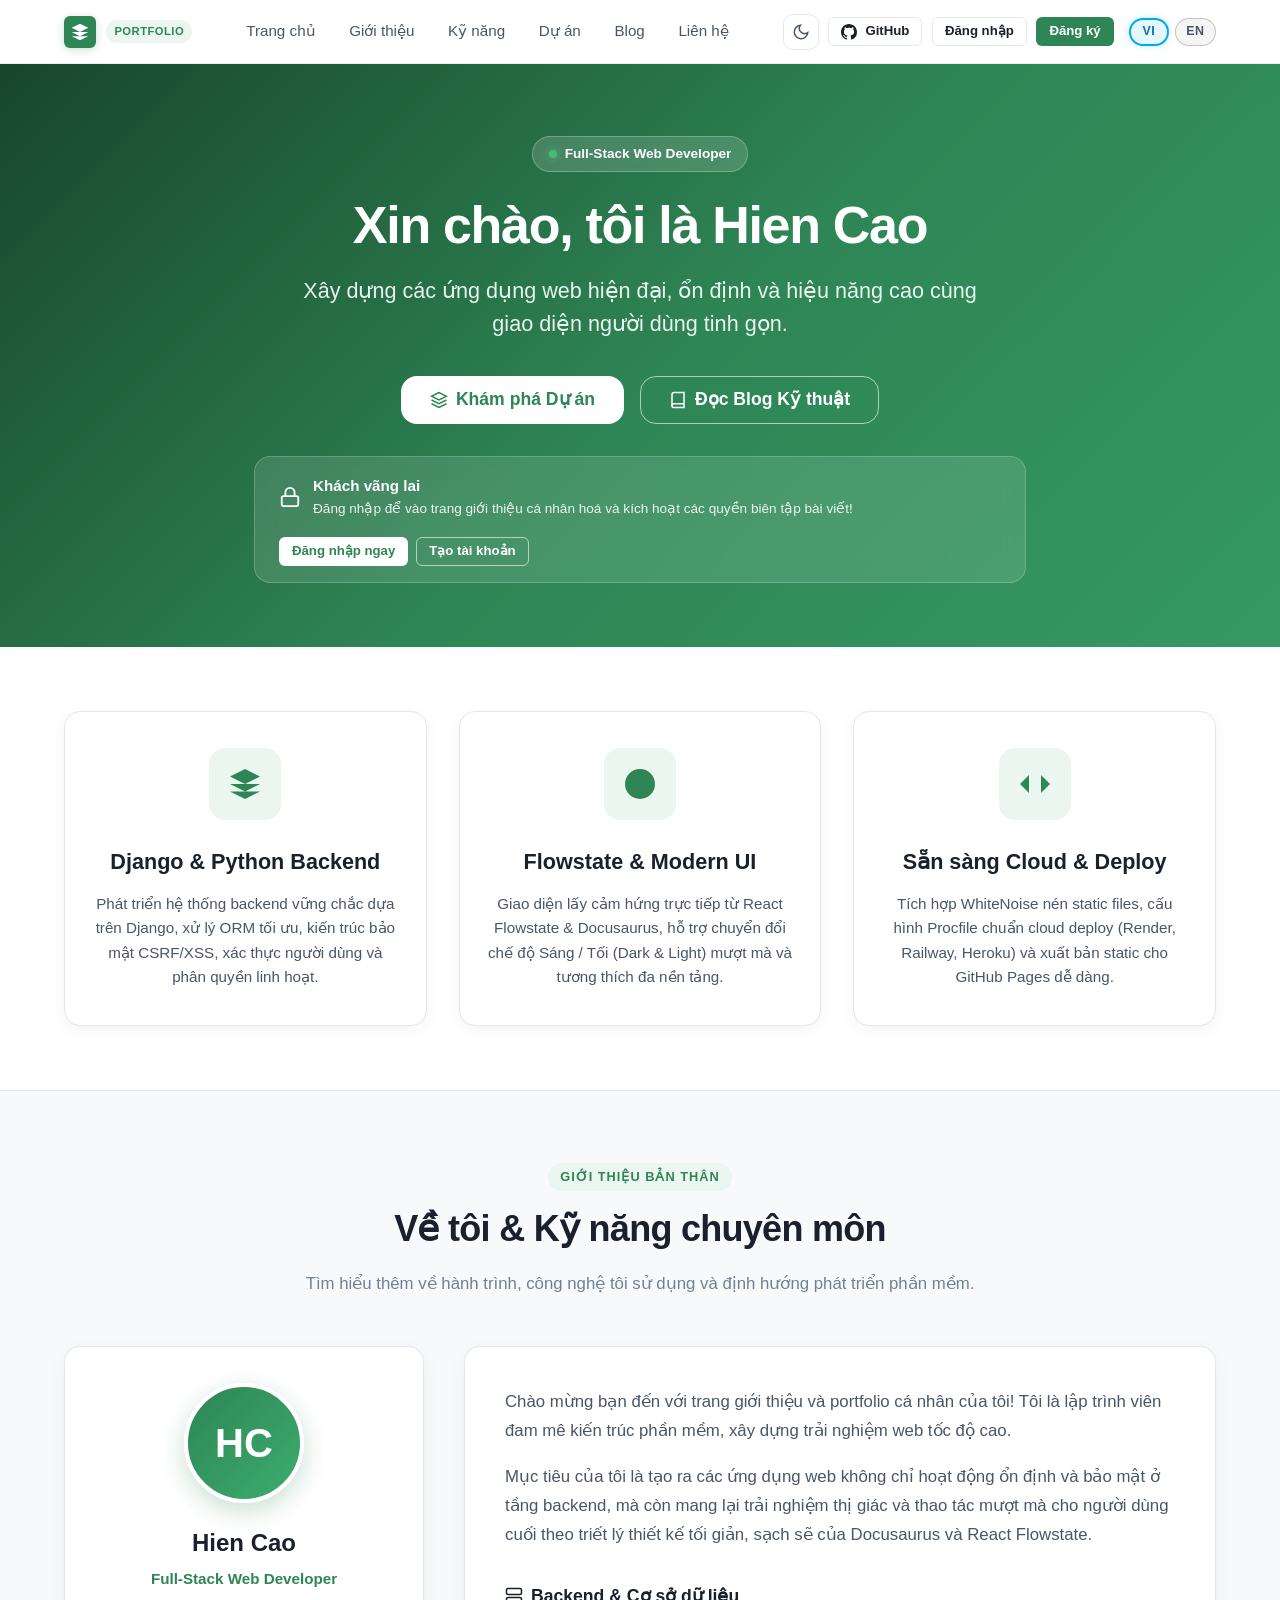
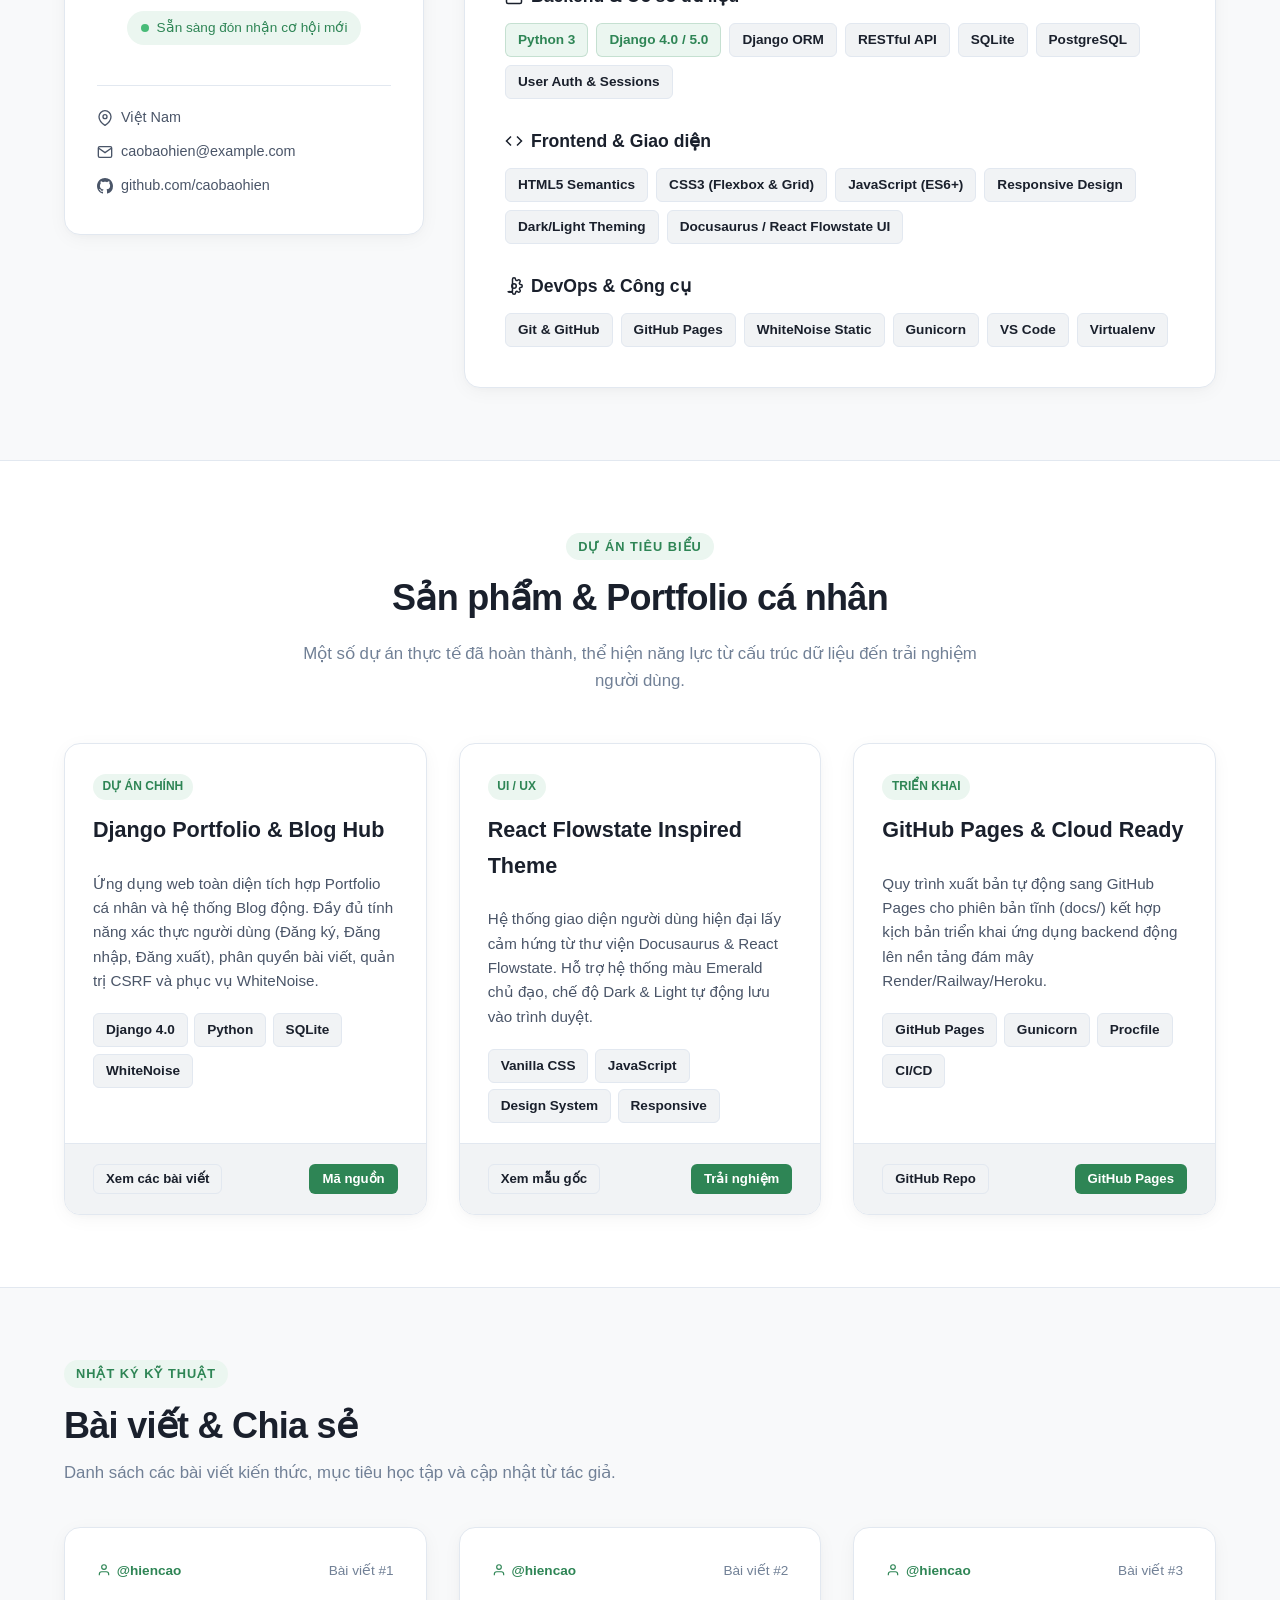
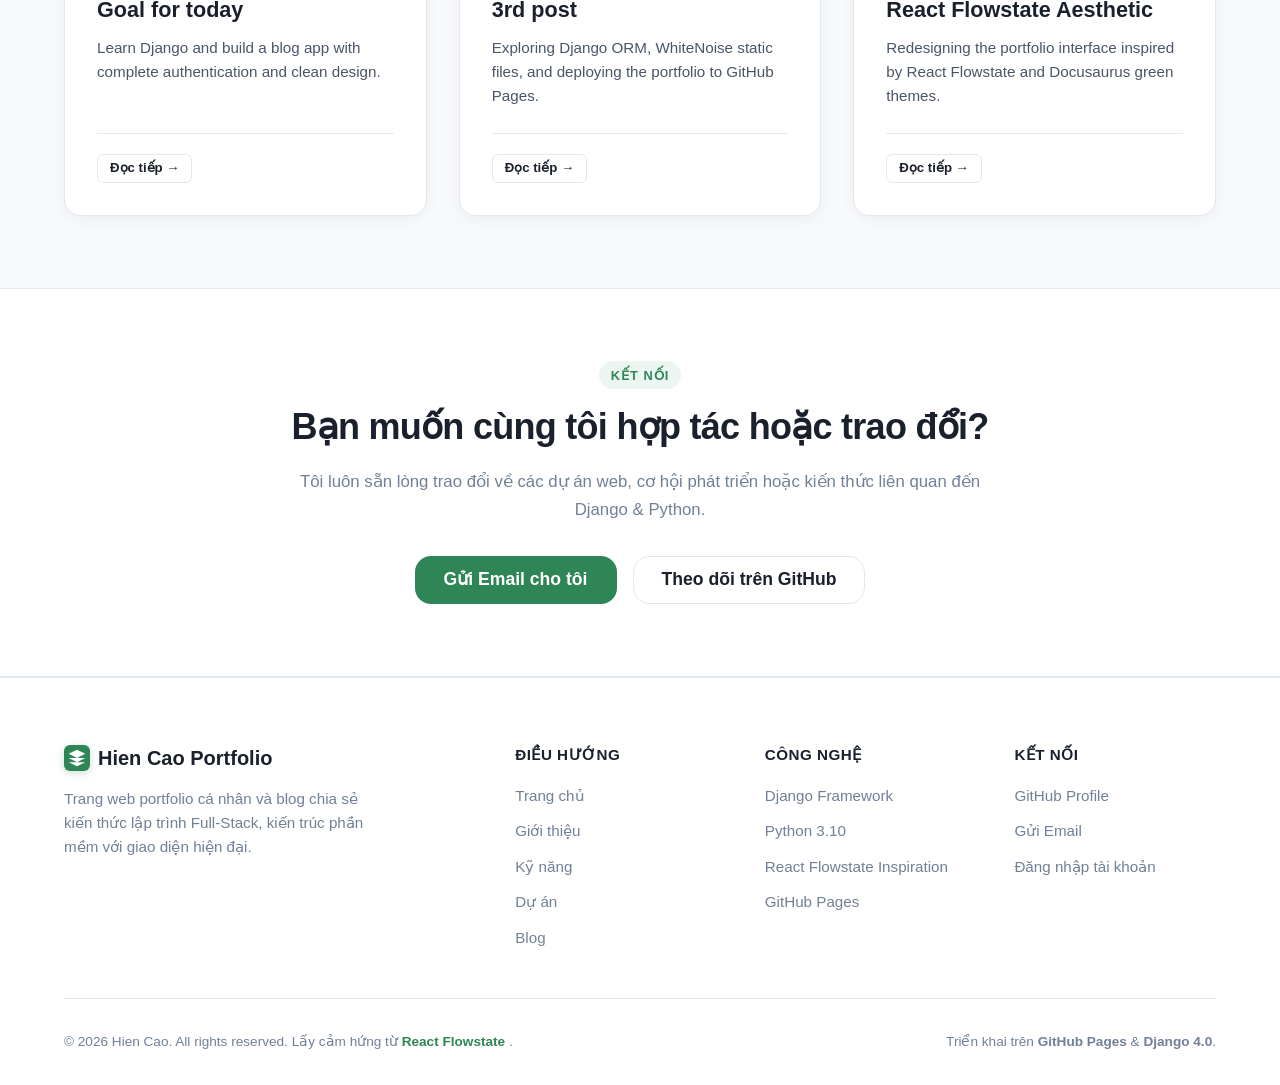
==== docs/index.html @ e3c7c4e2 "chore: blog app" ====
<!DOCTYPE html>
<html lang="vi" data-theme="light">
<head>
  <meta charset="UTF-8">
  <meta name="viewport" content="width=device-width, initial-scale=1.0">
  <title>Hien Cao | Portfolio & Tech Blog (GitHub Pages)</title>
  <meta name="description" content="Portfolio cá nhân và blog kỹ thuật của Hien Cao - Full-Stack Developer chuyên sâu về Python & Django, lấy cảm hứng từ React Flowstate & Docusaurus.">

  <!-- Google Fonts -->
  <link rel="preconnect" href="https://fonts.googleapis.com">
  <link rel="preconnect" href="https://fonts.gstatic.com" crossorigin>
  <link href="https://fonts.googleapis.com/css2?family=Plus+Jakarta+Sans:wght@400;500;600;700;800&display=swap" rel="stylesheet">

  <!-- Stylesheet -->
  <link rel="stylesheet" href="css/base.css">

  <script>
    (function() {
      try {
        var savedTheme = localStorage.getItem('theme');
        if (savedTheme) {
          document.documentElement.setAttribute('data-theme', savedTheme);
        } else if (window.matchMedia && window.matchMedia('(prefers-color-scheme: dark)').matches) {
          document.documentElement.setAttribute('data-theme', 'dark');
        }
      } catch (e) {}
    })();
  </script>
</head>
<body>
  <div class="site-wrapper">
    <!-- Navbar -->
    <header class="navbar">
      <div class="container navbar__inner">
        <a class="navbar__brand" href="#">
          <div class="navbar__logo">
            <svg viewBox="0 0 24 24">
              <path d="M12 2L2 7l10 5 10-5-10-5zM2 17l10 5 10-5M2 12l10 5 10-5"></path>
            </svg>
          </div>
          <span id="brandNameText" class="navbar__brand-text" style="display: none;">Hien Cao</span>
          <span class="navbar__badge">Portfolio</span>
        </a>

        <ul class="navbar__menu">
          <li><a class="navbar__link" href="#"><span data-i18n="nav.home">Trang chủ</span></a></li>
          <li><a class="navbar__link" href="#about"><span data-i18n="nav.about">Giới thiệu</span></a></li>
          <li><a class="navbar__link" href="#features"><span data-i18n="nav.skills">Kỹ năng</span></a></li>
          <li><a class="navbar__link" href="#projects"><span data-i18n="nav.projects">Dự án</span></a></li>
          <li><a class="navbar__link" href="#blog"><span data-i18n="nav.blog">Blog</span></a></li>
          <li><a class="navbar__link" href="#contact" onclick="handleContactClick(event)"><span data-i18n="nav.contact">Liên hệ</span></a></li>
        </ul>

        <div class="navbar__actions">
          <!-- Theme Toggle -->
          <button class="theme-toggle-btn" id="themeToggleBtn" type="button" title="Chuyển chế độ Sáng / Tối" aria-label="Toggle Theme">
            <svg id="themeIconSun" viewBox="0 0 24 24" fill="none" stroke="currentColor" stroke-width="2" style="display: none;">
              <circle cx="12" cy="12" r="5"></circle>
              <line x1="12" y1="1" x2="12" y2="3"></line>
              <line x1="12" y1="21" x2="12" y2="23"></line>
              <line x1="4.22" y1="4.22" x2="5.64" y2="5.64"></line>
              <line x1="18.36" y1="18.36" x2="19.78" y2="19.78"></line>
              <line x1="1" y1="12" x2="3" y2="12"></line>
              <line x1="21" y1="12" x2="23" y2="12"></line>
              <line x1="4.22" y1="19.78" x2="5.64" y2="18.36"></line>
              <line x1="18.36" y1="5.64" x2="19.78" y2="4.22"></line>
            </svg>
            <svg id="themeIconMoon" viewBox="0 0 24 24" fill="none" stroke="currentColor" stroke-width="2">
              <path d="M21 12.79A9 9 0 1 1 11.21 3 7 7 0 0 0 21 12.79z"></path>
            </svg>
          </button>

          <!-- GitHub Link -->
          <a class="btn btn--outline btn--sm" href="https://github.com/caobaohien/blog-app" target="_blank" rel="noopener noreferrer">
            <svg width="16" height="16" viewBox="0 0 24 24" fill="currentColor">
              <path d="M12 0C5.37 0 0 5.37 0 12c0 5.31 3.435 9.795 8.205 11.385.6.105.825-.255.825-.57 0-.285-.015-1.23-.015-2.235-3.015.555-3.795-.735-4.035-1.41-.135-.345-.72-1.41-1.23-1.695-.42-.225-1.02-.78-.015-.795.945-.015 1.62.87 1.845 1.23 1.08 1.815 2.805 1.305 3.495.99.105-.78.42-1.305.765-1.605-2.67-.3-5.46-1.335-5.46-5.925 0-1.305.465-2.385 1.23-3.225-.12-.3-.54-1.53.12-3.18 0 0 1.005-.315 3.3 1.23.96-.27 1.98-.405 3-.405s2.04.135 3 .405c2.295-1.56 3.3-1.23 3.3-1.23.66 1.65.24 2.88.12 3.18.765.84 1.23 1.905 1.23 3.225 0 4.605-2.805 5.625-5.475 5.925.435.375.81 1.095.81 2.22 0 1.605-.015 2.895-.015 3.3 0 .315.225.69.825.57A12.02 12.02 0 0024 12c0-6.63-5.37-12-12-12z"/>
            </svg>
            GitHub
          </a>

          <!-- Dynamic Auth Container -->
          <div id="navAuthArea"></div>

          <!-- Language Switcher: VI / EN (Right of Logout button as shown in Hình 2) -->
          <div class="lang-switch" id="langSwitch" role="group" aria-label="Language Switcher">
            <button type="button" class="lang-btn active" data-lang="vi" onclick="setLanguage('vi')">VI</button>
            <button type="button" class="lang-btn" data-lang="en" onclick="setLanguage('en')">EN</button>
          </div>
        </div>
      </div>
    </header>

    <!-- Main Content -->
    <main class="main-content">
      <!-- Hero Banner -->
      <section class="hero">
        <div class="container hero__inner">
          <div class="hero__status-pill">
            <span class="hero__status-dot"></span>
            <span data-i18n="hero.role">Full-Stack Web Developer</span>
          </div>

          <h1 class="hero__title" data-i18n="hero.title">Xin chào, tôi là Hien Cao</h1>
          <p class="hero__subtitle" data-i18n="hero.subtitle">
            Xây dựng các ứng dụng web hiện đại, ổn định và hiệu năng cao cùng giao diện người dùng tinh gọn.
          </p>

          <div class="hero__buttons">
            <a class="btn btn--secondary btn--lg" href="#projects">
              <svg width="18" height="18" viewBox="0 0 24 24" fill="none" stroke="currentColor" stroke-width="2">
                <polygon points="12 2 2 7 12 12 22 7 12 2"></polygon>
                <polyline points="2 17 12 22 22 17"></polyline>
                <polyline points="2 12 12 17 22 12"></polyline>
              </svg>
              <span data-i18n="hero.btn_projects">Khám phá Dự án</span>
            </a>
            <a class="btn btn--outline-white btn--lg" href="#blog">
              <svg width="18" height="18" viewBox="0 0 24 24" fill="none" stroke="currentColor" stroke-width="2">
                <path d="M4 19.5A2.5 2.5 0 0 1 6.5 17H20"></path>
                <path d="M6.5 2H20v20H6.5A2.5 2.5 0 0 1 4 19.5v-15A2.5 2.5 0 0 1 6.5 2z"></path>
              </svg>
              <span data-i18n="hero.btn_blog">Đọc Blog Kỹ thuật</span>
            </a>
            <button class="btn btn--secondary btn--lg" id="btnHeroNewPost" style="display: none;" onclick="openNewPostModal()">
              <span data-i18n="hero.btn_new_post">+ Viết bài mới</span>
            </button>
          </div>

          <!-- Dynamic Hero Callout (Changes when logged in!) -->
          <div id="heroCalloutArea"></div>
        </div>
      </section>

      <!-- Features (React Flowstate 3 Columns) -->
      <section class="features" id="features">
        <div class="container">
          <div class="features__grid">
            <div class="feature-card">
              <div class="feature-card__icon-wrapper">
                <svg viewBox="0 0 24 24">
                  <path d="M12 2L2 7l10 5 10-5-10-5zM2 17l10 5 10-5M2 12l10 5 10-5"></path>
                </svg>
              </div>
              <h3 class="feature-card__title" data-i18n="features.f1_title">Django &amp; Python Backend</h3>
              <p class="feature-card__description" data-i18n="features.f1_desc">
                Phát triển hệ thống backend vững chắc dựa trên Django, xử lý ORM tối ưu, kiến trúc bảo mật CSRF/XSS, xác thực người dùng và phân quyền linh hoạt.
              </p>
            </div>

            <div class="feature-card">
              <div class="feature-card__icon-wrapper">
                <svg viewBox="0 0 24 24">
                  <circle cx="12" cy="12" r="10"></circle>
                  <path d="M12 2a14.5 14.5 0 0 0 0 20 14.5 14.5 0 0 0 0-20"></path>
                  <path d="M2 12h20"></path>
                </svg>
              </div>
              <h3 class="feature-card__title" data-i18n="features.f2_title">Flowstate &amp; Modern UI</h3>
              <p class="feature-card__description" data-i18n="features.f2_desc">
                Giao diện lấy cảm hứng trực tiếp từ React Flowstate &amp; Docusaurus, hỗ trợ chuyển đổi chế độ Sáng / Tối (Dark &amp; Light) mượt mà và tương thích đa nền tảng.
              </p>
            </div>

            <div class="feature-card">
              <div class="feature-card__icon-wrapper">
                <svg viewBox="0 0 24 24">
                  <polyline points="16 18 22 12 16 6"></polyline>
                  <polyline points="8 6 2 12 8 18"></polyline>
                </svg>
              </div>
              <h3 class="feature-card__title" data-i18n="features.f3_title">Sẵn sàng Cloud &amp; Deploy</h3>
              <p class="feature-card__description" data-i18n="features.f3_desc">
                Tích hợp WhiteNoise nén static files, cấu hình Procfile chuẩn cloud deploy (Render, Railway, Heroku) và xuất bản static cho GitHub Pages dễ dàng.
              </p>
            </div>
          </div>
        </div>
      </section>

      <!-- About Me & Skills Section -->
      <section class="section" id="about">
        <div class="container">
          <div class="section-header">
            <span class="section-tag" data-i18n="about.tag">Giới thiệu bản thân</span>
            <h2 class="section-title" data-i18n="about.title">Về tôi &amp; Kỹ năng chuyên môn</h2>
            <p class="section-subtitle" data-i18n="about.subtitle">
              Tìm hiểu thêm về hành trình, công nghệ tôi sử dụng và định hướng phát triển phần mềm.
            </p>
          </div>

          <div class="about-grid">
            <div class="profile-card">
              <div class="profile-avatar" id="aboutAvatar">HC</div>
              <h3 class="profile-name" id="aboutName">Hien Cao</h3>
              <div class="profile-role" data-i18n="hero.role">Full-Stack Web Developer</div>
              <div class="profile-status">
                <span style="display:inline-block; width:8px; height:8px; border-radius:50%; background:#48bb78;"></span>
                <span data-i18n="about.status">Sẵn sàng đón nhận cơ hội mới</span>
              </div>
              <div class="profile-meta">
                <div class="profile-meta-item">
                  <svg width="16" height="16" viewBox="0 0 24 24" fill="none" stroke="currentColor" stroke-width="2">
                    <path d="M21 10c0 7-9 13-9 13s-9-6-9-13a9 9 0 0 1 18 0z"></path>
                    <circle cx="12" cy="10" r="3"></circle>
                  </svg>
                  <span data-i18n="about.location">Việt Nam</span>
                </div>
                <div class="profile-meta-item">
                  <svg width="16" height="16" viewBox="0 0 24 24" fill="none" stroke="currentColor" stroke-width="2">
                    <path d="M4 4h16c1.1 0 2 .9 2 2v12c0 1.1-.9 2-2 2H4c-1.1 0-2-.9-2-2V6c0-1.1.9-2 2-2z"></path>
                    <polyline points="22,6 12,13 2,6"></polyline>
                  </svg>
                  caobaohien@example.com
                </div>
                <div class="profile-meta-item">
                  <svg width="16" height="16" viewBox="0 0 24 24" fill="currentColor">
                    <path d="M12 0C5.37 0 0 5.37 0 12c0 5.31 3.435 9.795 8.205 11.385.6.105.825-.255.825-.57 0-.285-.015-1.23-.015-2.235-3.015.555-3.795-.735-4.035-1.41-.135-.345-.72-1.41-1.23-1.695-.42-.225-1.02-.78-.015-.795.945-.015 1.62.87 1.845 1.23 1.08 1.815 2.805 1.305 3.495.99.105-.78.42-1.305.765-1.605-2.67-.3-5.46-1.335-5.46-5.925 0-1.305.465-2.385 1.23-3.225-.12-.3-.54-1.53.12-3.18 0 0 1.005-.315 3.3 1.23.96-.27 1.98-.405 3-.405s2.04.135 3 .405c2.295-1.56 3.3-1.23 3.3-1.23.66 1.65.24 2.88.12 3.18.765.84 1.23 1.905 1.23 3.225 0 4.605-2.805 5.625-5.475 5.925.435.375.81 1.095.81 2.22 0 1.605-.015 2.895-.015 3.3 0 .315.225.69.825.57A12.02 12.02 0 0024 12c0-6.63-5.37-12-12-12z"/>
                  </svg>
                  github.com/caobaohien
                </div>
              </div>
            </div>

            <div class="about-content">
              <div class="about-bio">
                <p style="margin-bottom: 1rem;" data-i18n="about.bio1">
                  Chào mừng bạn đến với trang giới thiệu và portfolio cá nhân của tôi! Tôi là lập trình viên đam mê kiến trúc phần mềm, xây dựng trải nghiệm web tốc độ cao.
                </p>
                <p data-i18n="about.bio2">
                  Mục tiêu của tôi là tạo ra các ứng dụng web không chỉ hoạt động ổn định và bảo mật ở tầng backend, mà còn mang lại trải nghiệm thị giác và thao tác mượt mà cho người dùng cuối theo triết lý thiết kế tối giản, sạch sẽ của Docusaurus và React Flowstate.
                </p>
              </div>

              <div class="skills-group">
                <div class="skills-group__title">
                  <svg width="18" height="18" viewBox="0 0 24 24" fill="none" stroke="currentColor" stroke-width="2">
                    <rect x="2" y="2" width="20" height="8" rx="2" ry="2"></rect>
                    <rect x="2" y="14" width="20" height="8" rx="2" ry="2"></rect>
                    <line x1="6" y1="6" x2="6.01" y2="6"></line>
                    <line x1="6" y1="18" x2="6.01" y2="18"></line>
                  </svg>
                  <span data-i18n="about.grp_backend">Backend &amp; Cơ sở dữ liệu</span>
                </div>
                <div class="skills-tags">
                  <span class="skill-tag skill-tag--primary">Python 3</span>
                  <span class="skill-tag skill-tag--primary">Django 4.0 / 5.0</span>
                  <span class="skill-tag">Django ORM</span>
                  <span class="skill-tag">RESTful API</span>
                  <span class="skill-tag">SQLite</span>
                  <span class="skill-tag">PostgreSQL</span>
                  <span class="skill-tag">User Auth &amp; Sessions</span>
                </div>
              </div>

              <div class="skills-group">
                <div class="skills-group__title">
                  <svg width="18" height="18" viewBox="0 0 24 24" fill="none" stroke="currentColor" stroke-width="2">
                    <polyline points="16 18 22 12 16 6"></polyline>
                    <polyline points="8 6 2 12 8 18"></polyline>
                  </svg>
                  <span data-i18n="about.grp_frontend">Frontend &amp; Giao diện</span>
                </div>
                <div class="skills-tags">
                  <span class="skill-tag">HTML5 Semantics</span>
                  <span class="skill-tag">CSS3 (Flexbox &amp; Grid)</span>
                  <span class="skill-tag">JavaScript (ES6+)</span>
                  <span class="skill-tag">Responsive Design</span>
                  <span class="skill-tag">Dark/Light Theming</span>
                  <span class="skill-tag">Docusaurus / React Flowstate UI</span>
                </div>
              </div>

              <div class="skills-group" style="margin-bottom: 0;">
                <div class="skills-group__title">
                  <svg width="18" height="18" viewBox="0 0 24 24" fill="none" stroke="currentColor" stroke-width="2">
                    <circle cx="12" cy="12" r="3"></circle>
                    <path d="M19.4 15a1.65 1.65 0 0 0 .33 1.82l.06.06a2 2 0 0 1 0 2.83 2 2 0 0 1-2.83 0l-.06-.06a1.65 1.65 0 0 0-1.82-.33 1.65 1.65 0 0 0-1 1.51V21a2 2 0 0 1-2 2 2 2 0 0 1-2-2v-.09A1.65 1.65 0 0 0 9 19.4a1.65 1.65 0 0 0-1.82.33l-.06.06a2 2 0 0 1-2.83 0 2 2 0 0 1 2.83 0l.06.06a1.65 1.65 0 0 0 1.82.33H9a1.65 1.65 0 0 0 1-1.51V3a2 2 0 0 1 2-2 2 2 0 0 1 2 2v.09a1.65 1.65 0 0 0 1 1.51 1.65 1.65 0 0 0 1.82-.33l.06-.06a2 2 0 0 1 2.83 0 2 2 0 0 1 0 2.83l-.06.06a1.65 1.65 0 0 0-.33 1.82V9a1.65 1.65 0 0 0 1.51 1H21a2 2 0 0 1 2 2 2 2 0 0 1-2 2h-.09a1.65 1.65 0 0 0-1.51 1z"></path>
                  </svg>
                  <span data-i18n="about.grp_devops">DevOps &amp; Công cụ</span>
                </div>
                <div class="skills-tags">
                  <span class="skill-tag">Git &amp; GitHub</span>
                  <span class="skill-tag">GitHub Pages</span>
                  <span class="skill-tag">WhiteNoise Static</span>
                  <span class="skill-tag">Gunicorn</span>
                  <span class="skill-tag">VS Code</span>
                  <span class="skill-tag">Virtualenv</span>
                </div>
              </div>
            </div>
          </div>
        </div>
      </section>

      <!-- Projects Section -->
      <section class="section section--alt" id="projects">
        <div class="container">
          <div class="section-header">
            <span class="section-tag" data-i18n="projects.tag">Dự án tiêu biểu</span>
            <h2 class="section-title" data-i18n="projects.title">Sản phẩm &amp; Portfolio cá nhân</h2>
            <p class="section-subtitle" data-i18n="projects.subtitle">
              Một số dự án thực tế đã hoàn thành, thể hiện năng lực từ cấu trúc dữ liệu đến trải nghiệm người dùng.
            </p>
          </div>

          <div class="projects-grid">
            <div class="project-card">
              <div class="project-card__header">
                <span class="project-card__badge" data-i18n="projects.p1_badge">Dự án chính</span>
                <h3 class="project-card__title">Django Portfolio &amp; Blog Hub</h3>
              </div>
              <div class="project-card__body">
                <p class="project-card__desc" data-i18n="projects.p1_desc">
                  Ứng dụng web toàn diện tích hợp Portfolio cá nhân và hệ thống Blog động. Đầy đủ tính năng xác thực người dùng (Đăng ký, Đăng nhập, Đăng xuất), phân quyền bài viết, quản trị CSRF và phục vụ WhiteNoise.
                </p>
                <div class="project-card__tags">
                  <span class="skill-tag">Django 4.0</span>
                  <span class="skill-tag">Python</span>
                  <span class="skill-tag">SQLite</span>
                  <span class="skill-tag">WhiteNoise</span>
                </div>
              </div>
              <div class="project-card__footer">
                <a href="#blog" class="btn btn--outline btn--sm"><span data-i18n="projects.btn_posts">Xem các bài viết</span></a>
                <a href="https://github.com/caobaohien/blog-app" target="_blank" rel="noopener" class="btn btn--primary btn--sm"><span data-i18n="projects.btn_source">Mã nguồn</span></a>
              </div>
            </div>

            <div class="project-card">
              <div class="project-card__header">
                <span class="project-card__badge" data-i18n="projects.p2_badge">UI / UX</span>
                <h3 class="project-card__title">React Flowstate Inspired Theme</h3>
              </div>
              <div class="project-card__body">
                <p class="project-card__desc" data-i18n="projects.p2_desc">
                  Hệ thống giao diện người dùng hiện đại lấy cảm hứng từ thư viện Docusaurus &amp; React Flowstate. Hỗ trợ hệ thống màu Emerald chủ đạo, chế độ Dark &amp; Light tự động lưu vào trình duyệt.
                </p>
                <div class="project-card__tags">
                  <span class="skill-tag">Vanilla CSS</span>
                  <span class="skill-tag">JavaScript</span>
                  <span class="skill-tag">Design System</span>
                  <span class="skill-tag">Responsive</span>
                </div>
              </div>
              <div class="project-card__footer">
                <a href="https://react-flowstate.github.io/" target="_blank" rel="noopener" class="btn btn--outline btn--sm"><span data-i18n="projects.btn_demo">Xem mẫu gốc</span></a>
                <a href="#features" class="btn btn--primary btn--sm"><span data-i18n="projects.btn_exp">Trải nghiệm</span></a>
              </div>
            </div>

            <div class="project-card">
              <div class="project-card__header">
                <span class="project-card__badge" data-i18n="projects.p3_badge">Triển khai</span>
                <h3 class="project-card__title">GitHub Pages &amp; Cloud Ready</h3>
              </div>
              <div class="project-card__body">
                <p class="project-card__desc" data-i18n="projects.p3_desc">
                  Quy trình xuất bản tự động sang GitHub Pages cho phiên bản tĩnh (`docs/`) kết hợp kịch bản triển khai ứng dụng backend động lên nền tảng đám mây Render/Railway/Heroku.
                </p>
                <div class="project-card__tags">
                  <span class="skill-tag">GitHub Pages</span>
                  <span class="skill-tag">Gunicorn</span>
                  <span class="skill-tag">Procfile</span>
                  <span class="skill-tag">CI/CD</span>
                </div>
              </div>
              <div class="project-card__footer">
                <a href="https://github.com/caobaohien/blog-app" target="_blank" rel="noopener" class="btn btn--outline btn--sm">GitHub Repo</a>
                <a href="https://caobaohien.github.io/blog-app/" target="_blank" rel="noopener" class="btn btn--primary btn--sm">GitHub Pages</a>
              </div>
            </div>
          </div>
        </div>
      </section>

      <!-- Blog Section -->
      <section class="section" id="blog">
        <div class="container">
          <div class="blog-section-header">
            <div>
              <span class="section-tag" data-i18n="blog.tag">Nhật ký kỹ thuật</span>
              <h2 class="section-title" style="margin-bottom: 0.25rem;" data-i18n="blog.title">Bài viết &amp; Chia sẻ</h2>
              <p class="section-subtitle" data-i18n="blog.subtitle">
                Danh sách các bài viết kiến thức, mục tiêu học tập và cập nhật từ tác giả.
              </p>
            </div>
            <div id="blogActionArea"></div>
          </div>

          <!-- Dynamic Blog Cards List -->
          <div class="blog-grid" id="blogGridContainer"></div>
        </div>
      </section>

      <!-- Contact Section -->
      <section class="section section--alt" id="contact">
        <div class="container" style="max-width: 760px; text-align: center;">
          <span class="section-tag" data-i18n="contact.tag">Kết nối</span>
          <h2 class="section-title" data-i18n="contact.title">Bạn muốn cùng tôi hợp tác hoặc trao đổi?</h2>
          <p class="section-subtitle" style="margin-bottom: 2rem;" data-i18n="contact.subtitle">
            Tôi luôn sẵn lòng trao đổi về các dự án web, cơ hội phát triển hoặc kiến thức liên quan đến Django &amp; Python.
          </p>
          <div style="display: flex; justify-content: center; gap: 1rem; flex-wrap: wrap;">
            <a href="mailto:caobaohien@example.com" class="btn btn--primary btn--lg"><span data-i18n="contact.btn_email">Gửi Email cho tôi</span></a>
            <a href="https://github.com/caobaohien" target="_blank" rel="noopener" class="btn btn--outline btn--lg"><span data-i18n="contact.btn_github">Theo dõi trên GitHub</span></a>
          </div>
        </div>
      </section>
    </main>

    <!-- Footer -->
    <footer class="footer">
      <div class="container">
        <div class="footer__grid">
          <div>
            <div class="footer__brand-title">
              <div class="navbar__logo" style="width: 26px; height: 26px;">
                <svg viewBox="0 0 24 24">
                  <path d="M12 2L2 7l10 5 10-5-10-5zM2 17l10 5 10-5M2 12l10 5 10-5"></path>
                </svg>
              </div>
              Hien Cao Portfolio
            </div>
            <p class="footer__brand-desc" data-i18n="footer.desc">
              Trang web portfolio cá nhân và blog chia sẻ kiến thức lập trình Full-Stack, kiến trúc phần mềm với giao diện hiện đại.
            </p>
          </div>

          <div>
            <h4 class="footer__col-title" data-i18n="footer.nav">Điều hướng</h4>
            <ul class="footer__links">
              <li><a class="footer__link" href="#"><span data-i18n="nav.home">Trang chủ</span></a></li>
              <li><a class="footer__link" href="#about"><span data-i18n="nav.about">Về tôi</span></a></li>
              <li><a class="footer__link" href="#features"><span data-i18n="nav.skills">Năng lực cốt lõi</span></a></li>
              <li><a class="footer__link" href="#projects"><span data-i18n="nav.projects">Dự án</span></a></li>
              <li><a class="footer__link" href="#blog"><span data-i18n="nav.blog">Blog bài viết</span></a></li>
            </ul>
          </div>

          <div>
            <h4 class="footer__col-title" data-i18n="footer.tech">Công nghệ</h4>
            <ul class="footer__links">
              <li><a class="footer__link" href="https://www.djangoproject.com/" target="_blank" rel="noopener">Django Framework</a></li>
              <li><a class="footer__link" href="https://www.python.org/" target="_blank" rel="noopener">Python 3.10</a></li>
              <li><a class="footer__link" href="https://react-flowstate.github.io/" target="_blank" rel="noopener">React Flowstate Inspiration</a></li>
              <li><a class="footer__link" href="https://pages.github.com/" target="_blank" rel="noopener">GitHub Pages</a></li>
            </ul>
          </div>

          <div>
            <h4 class="footer__col-title" data-i18n="footer.connect">Kết nối</h4>
            <ul class="footer__links">
              <li><a class="footer__link" href="https://github.com/caobaohien" target="_blank" rel="noopener">GitHub Profile</a></li>
              <li><a class="footer__link" href="mailto:caobaohien@example.com">Gửi Email</a></li>
              <li><a class="footer__link" href="javascript:void(0)" onclick="openLoginModal()">Đăng nhập tài khoản</a></li>
            </ul>
          </div>
        </div>

        <div class="footer__bottom">
          <div>
            © 2026 Hien Cao. All rights reserved. Lấy cảm hứng từ 
            <a href="https://react-flowstate.github.io/" target="_blank" rel="noopener" style="color: var(--primary); font-weight: 600;">
              React Flowstate
            </a>.
          </div>
          <div>
            Triển khai trên <strong>GitHub Pages</strong> &amp; <strong>Django 4.0</strong>.
          </div>
        </div>
      </div>
    </footer>
  </div>

  <!-- Interactive Modal for Login on GitHub Pages -->
  <div class="modal-overlay" id="loginModal">
    <div class="modal-content">
      <button class="modal-close" onclick="closeLoginModal()">&times;</button>
      <div style="text-align: center; margin-bottom: 1.5rem;">
        <div class="navbar__logo" style="width: 48px; height: 48px; margin: 0 auto 0.75rem;">
          <svg viewBox="0 0 24 24" style="width: 28px; height: 28px;">
            <path d="M12 2L2 7l10 5 10-5-10-5zM2 17l10 5 10-5M2 12l10 5 10-5"></path>
          </svg>
        </div>
        <h2 style="font-size: 1.5rem; font-weight: 700; color: var(--text-primary);">Đăng nhập tài khoản</h2>
        <p style="font-size: 0.9rem; color: var(--text-muted);">
          Đăng nhập để vào trang giới thiệu cá nhân hoá và quản lý bài viết blog
        </p>
      </div>

      <form onsubmit="handleDemoLogin(event)">
        <div style="margin-bottom: 1rem;">
          <label style="display: block; font-size: 0.85rem; font-weight: 600; margin-bottom: 0.35rem; color: var(--text-primary);">
            Tên đăng nhập
          </label>
          <input type="text" id="loginUsernameInput" value="hiencao" style="width: 100%; padding: 0.65rem 0.85rem; border: 1px solid var(--border-color); border-radius: var(--radius-md); background: var(--bg-body); color: var(--text-primary); font-family: inherit; font-size: 0.95rem;">
        </div>

        <div style="margin-bottom: 1.5rem;">
          <label style="display: block; font-size: 0.85rem; font-weight: 600; margin-bottom: 0.35rem; color: var(--text-primary);">
            Mật khẩu
          </label>
          <input type="password" id="loginPasswordInput" value="••••••••" style="width: 100%; padding: 0.65rem 0.85rem; border: 1px solid var(--border-color); border-radius: var(--radius-md); background: var(--bg-body); color: var(--text-primary); font-family: inherit; font-size: 0.95rem;">
        </div>

        <button type="submit" class="btn btn--primary btn--lg" style="width: 100%;">
          Đăng nhập ngay
        </button>
      </form>
    </div>
  </div>

  <!-- Interactive Modal for Adding a Post on GitHub Pages -->
  <div class="modal-overlay" id="newPostModal">
    <div class="modal-content" style="max-width: 600px;">
      <button class="modal-close" onclick="closeNewPostModal()">&times;</button>
      <div style="margin-bottom: 1.5rem;">
        <h2 style="font-size: 1.5rem; font-weight: 700; color: var(--text-primary);">+ Thêm bài viết mới</h2>
        <p style="font-size: 0.9rem; color: var(--text-muted);">
          Bài viết sẽ được lưu trực tiếp vào trình duyệt của bạn
        </p>
      </div>

      <form onsubmit="handleCreatePost(event)">
        <div style="margin-bottom: 1rem;">
          <label style="display: block; font-size: 0.85rem; font-weight: 600; margin-bottom: 0.35rem; color: var(--text-primary);">
            Tiêu đề bài viết
          </label>
          <input type="text" id="postTitleInput" required placeholder="Nhập tiêu đề..." style="width: 100%; padding: 0.65rem 0.85rem; border: 1px solid var(--border-color); border-radius: var(--radius-md); background: var(--bg-body); color: var(--text-primary); font-family: inherit; font-size: 0.95rem;">
        </div>

        <div style="margin-bottom: 1.5rem;">
          <label style="display: block; font-size: 0.85rem; font-weight: 600; margin-bottom: 0.35rem; color: var(--text-primary);">
            Nội dung bài viết
          </label>
          <textarea id="postBodyInput" required rows="5" placeholder="Chia sẻ kiến thức kỹ thuật hoặc mục tiêu hôm nay..." style="width: 100%; padding: 0.65rem 0.85rem; border: 1px solid var(--border-color); border-radius: var(--radius-md); background: var(--bg-body); color: var(--text-primary); font-family: inherit; font-size: 0.95rem; resize: vertical;"></textarea>
        </div>

        <div style="display: flex; gap: 0.75rem;">
          <button type="submit" class="btn btn--primary" style="flex: 1;">Xuất bản</button>
          <button type="button" class="btn btn--outline" onclick="closeNewPostModal()">Hủy</button>
        </div>
      </form>
    </div>
  </div>

  <!-- Interactive JavaScript for GitHub Pages: Auth & Blog Management -->
  <script>
    // Theme Switcher
    const themeToggleBtn = document.getElementById('themeToggleBtn');
    const sunIcon = document.getElementById('themeIconSun');
    const moonIcon = document.getElementById('themeIconMoon');

    function updateThemeIcons(theme) {
      if (theme === 'dark') {
        sunIcon.style.display = 'block';
        moonIcon.style.display = 'none';
      } else {
        sunIcon.style.display = 'none';
        moonIcon.style.display = 'block';
      }
    }
    updateThemeIcons(document.documentElement.getAttribute('data-theme') || 'light');

    themeToggleBtn.addEventListener('click', function() {
      const activeTheme = document.documentElement.getAttribute('data-theme');
      const newTheme = activeTheme === 'dark' ? 'light' : 'dark';
      document.documentElement.setAttribute('data-theme', newTheme);
      localStorage.setItem('theme', newTheme);
      updateThemeIcons(newTheme);
    });

    // Default posts matching the user's database
    const initialPosts = [
      {
        id: 1,
        title: "Goal for today",
        author: "hiencao",
        body: "Learn Django and build a blog app with complete authentication and clean design."
      },
      {
        id: 2,
        title: "3rd post",
        author: "hiencao",
        body: "Exploring Django ORM, WhiteNoise static files, and deploying the portfolio to GitHub Pages."
      },
      {
        id: 3,
        title: "React Flowstate Aesthetic",
        author: "hiencao",
        body: "Redesigning the portfolio interface inspired by React Flowstate and Docusaurus green themes."
      }
    ];

    function getStoredPosts() {
      const raw = localStorage.getItem('blog_posts');
      if (raw) {
        try { return JSON.parse(raw); } catch(e) {}
      }
      return initialPosts;
    }

    function savePosts(posts) {
      localStorage.setItem('blog_posts', JSON.stringify(posts));
    }

    function handleContactClick(event) {
      window.open('https://zalo.me/0378691920', '_blank', 'noopener,noreferrer');
      const contactElem = document.getElementById('contact');
      if (contactElem) {
        contactElem.scrollIntoView({ behavior: 'smooth' });
      }
    }

    // Auth State in localStorage
    function getLoggedInUser() {
      return localStorage.getItem('logged_in_user');
    }

    function renderUI() {
      const user = getLoggedInUser();
      const navAuthArea = document.getElementById('navAuthArea');
      const heroCalloutArea = document.getElementById('heroCalloutArea');
      const btnHeroNewPost = document.getElementById('btnHeroNewPost');
      const blogActionArea = document.getElementById('blogActionArea');
      const brandNameText = document.getElementById('brandNameText');

      if (user) {
        // Show brand name "Hien Cao" only when logged in
        if (brandNameText) brandNameText.style.display = 'inline-block';

        // Authenticated Navbar
        navAuthArea.innerHTML = `
          <div class="user-badge" title="Đã đăng nhập: ${user}">
            <div class="user-avatar">${user.charAt(0).toUpperCase()}</div>
            <span>${user}</span>
          </div>
          <button class="btn btn--primary btn--sm" onclick="openNewPostModal()"><span data-i18n="nav.new_post">+ Viết bài</span></button>
          <button class="btn btn--outline btn--sm" onclick="handleLogout()"><span data-i18n="nav.logout">Đăng xuất</span></button>
        `;

        // Authenticated Hero Callout
        heroCalloutArea.innerHTML = `
          <div class="user-welcome-callout">
            <div class="user-welcome-callout__text">
              <div class="user-avatar" style="width: 32px; height: 32px; font-size: 0.9rem;">
                ${user.charAt(0).toUpperCase()}
              </div>
              <div>
                <strong><span data-i18n="hero.welcome_badge">Đã đăng nhập:</span> ${user}</strong>
                <div style="font-size: 0.85rem; opacity: 0.9;" data-i18n="hero.welcome_desc">
                  Chào mừng bạn đã trở lại! Bạn có quyền xem trang giới thiệu đầy đủ, viết và quản trị bài đăng blog.
                </div>
              </div>
            </div>
            <div class="user-welcome-callout__actions">
              <button class="btn btn--secondary btn--sm" onclick="openNewPostModal()"><span data-i18n="hero.btn_new_post">+ Viết bài mới</span></button>
              <button class="btn btn--outline-white btn--sm" onclick="handleLogout()"><span data-i18n="nav.logout">Đăng xuất</span></button>
            </div>
          </div>
        `;
        btnHeroNewPost.style.display = 'inline-flex';

        blogActionArea.innerHTML = `
          <button class="btn btn--primary" onclick="openNewPostModal()">
            <svg width="16" height="16" viewBox="0 0 24 24" fill="none" stroke="currentColor" stroke-width="2.5">
              <line x1="12" y1="5" x2="12" y2="19"></line>
              <line x1="5" y1="12" x2="19" y2="12"></line>
            </svg>
            <span data-i18n="blog.btn_new">Thêm bài viết mới</span>
          </button>
        `;
      } else {
        // Hide brand name "Hien Cao" when NOT logged in
        if (brandNameText) brandNameText.style.display = 'none';

        // Guest Navbar
        navAuthArea.innerHTML = `
          <button class="btn btn--outline btn--sm" onclick="openLoginModal()"><span data-i18n="nav.login">Đăng nhập</span></button>
          <button class="btn btn--primary btn--sm" onclick="openLoginModal()"><span data-i18n="nav.signup">Đăng ký</span></button>
        `;

        // Guest Hero Callout
        heroCalloutArea.innerHTML = `
          <div class="user-welcome-callout">
            <div class="user-welcome-callout__text">
              <svg width="22" height="22" viewBox="0 0 24 24" fill="none" stroke="currentColor" stroke-width="2">
                <rect x="3" y="11" width="18" height="11" rx="2" ry="2"></rect>
                <path d="M7 11V7a5 5 0 0 1 10 0v4"></path>
              </svg>
              <div>
                <strong data-i18n="hero.guest_badge">Khách vãng lai</strong>
                <div style="font-size: 0.85rem; opacity: 0.9;" data-i18n="hero.guest_desc">
                  Đăng nhập để vào trang giới thiệu cá nhân hoá và kích hoạt các quyền biên tập bài viết!
                </div>
              </div>
            </div>
            <div class="user-welcome-callout__actions">
              <button class="btn btn--secondary btn--sm" onclick="openLoginModal()"><span data-i18n="hero.guest_login">Đăng nhập ngay</span></button>
              <button class="btn btn--outline-white btn--sm" onclick="openLoginModal()"><span data-i18n="hero.guest_signup">Tạo tài khoản</span></button>
            </div>
          </div>
        `;
        btnHeroNewPost.style.display = 'none';
        blogActionArea.innerHTML = '';
      }

      renderBlogPosts();
      applyCurrentLanguage();
    }

    function renderBlogPosts() {
      const user = getLoggedInUser();
      const posts = getStoredPosts();
      const container = document.getElementById('blogGridContainer');

      if (!posts || posts.length === 0) {
        container.innerHTML = `
          <div class="empty-state">
            <div class="empty-state__icon">📝</div>
            <h3>Chưa có bài viết nào</h3>
            <p style="color: var(--text-muted); margin-bottom: 1.5rem;">Hãy tạo bài viết đầu tiên!</p>
            <button class="btn btn--primary" onclick="openNewPostModal()">+ Viết bài mới</button>
          </div>
        `;
        return;
      }

      container.innerHTML = posts.map(post => `
        <article class="blog-card">
          <div class="blog-card__meta">
            <span class="blog-card__author">
              <svg width="14" height="14" viewBox="0 0 24 24" fill="none" stroke="currentColor" stroke-width="2" style="vertical-align: -2px; margin-right: 2px;">
                <path d="M20 21v-2a4 4 0 0 0-4-4H8a4 4 0 0 0-4 4v2"></path>
                <circle cx="12" cy="7" r="4"></circle>
              </svg>
              @${post.author}
            </span>
            <span>Bài viết #${post.id}</span>
          </div>

          <h3 class="blog-card__title">
            <a href="javascript:void(0)" onclick="alert('${post.title}\\n\\n${post.body.replace(/'/g, "\\'")}')">${post.title}</a>
          </h3>

          <p class="blog-card__excerpt">
            ${post.body.length > 140 ? post.body.substring(0, 140) + '...' : post.body}
          </p>

          <div class="blog-card__actions">
            <button class="btn btn--outline btn--sm" onclick="alert('${post.title}\\n\\n${post.body.replace(/'/g, "\\'")}')">
              Đọc tiếp &rarr;
            </button>

            ${user ? `
              <div class="blog-card__admin-btns">
                <button class="btn btn--outline btn--sm" onclick="handleEditPost(${post.id})">Sửa</button>
                <button class="btn btn--outline btn--sm" style="color: #e53e3e; border-color: rgba(229,62,62,0.3);" onclick="handleDeletePost(${post.id})">Xóa</button>
              </div>
            ` : ''}
          </div>
        </article>
      `).join('');
    }

    // Modal Operations
    function openLoginModal() {
      document.getElementById('loginModal').classList.add('active');
    }
    function closeLoginModal() {
      document.getElementById('loginModal').classList.remove('active');
    }

    function openNewPostModal() {
      document.getElementById('newPostModal').classList.add('active');
    }
    function closeNewPostModal() {
      document.getElementById('newPostModal').classList.remove('active');
    }

    function handleDemoLogin(e) {
      e.preventDefault();
      const username = document.getElementById('loginUsernameInput').value.trim() || 'hiencao';
      localStorage.setItem('logged_in_user', username);
      closeLoginModal();
      renderUI();
    }

    function handleLogout() {
      localStorage.removeItem('logged_in_user');
      renderUI();
    }

    function handleCreatePost(e) {
      e.preventDefault();
      const title = document.getElementById('postTitleInput').value.trim();
      const body = document.getElementById('postBodyInput').value.trim();
      const author = getLoggedInUser() || 'hiencao';
      const posts = getStoredPosts();
      const newPost = {
        id: posts.length > 0 ? Math.max(...posts.map(p => p.id)) + 1 : 1,
        title,
        body,
        author
      };
      posts.unshift(newPost);
      savePosts(posts);
      closeNewPostModal();
      document.getElementById('postTitleInput').value = '';
      document.getElementById('postBodyInput').value = '';
      renderUI();
    }

    function handleDeletePost(id) {
      if (confirm('Bạn có chắc chắn muốn xóa bài viết này?')) {
        let posts = getStoredPosts();
        posts = posts.filter(p => p.id !== id);
        savePosts(posts);
        renderUI();
      }
    }

    function handleEditPost(id) {
      let posts = getStoredPosts();
      const post = posts.find(p => p.id === id);
      if (!post) return;
      const newTitle = prompt('Chỉnh sửa tiêu đề:', post.title);
      if (newTitle === null) return;
      const newBody = prompt('Chỉnh sửa nội dung:', post.body);
      if (newBody === null) return;
      post.title = newTitle;
      post.body = newBody;
      savePosts(posts);
      renderUI();
    }

    // Internationalization (i18n) System
    const i18n = {
      vi: {
        "nav.home": "Trang chủ",
        "nav.about": "Giới thiệu",
        "nav.skills": "Kỹ năng",
        "nav.projects": "Dự án",
        "nav.blog": "Blog",
        "nav.contact": "Liên hệ",
        "nav.new_post": "+ Viết bài",
        "nav.logout": "Đăng xuất",
        "nav.login": "Đăng nhập",
        "nav.signup": "Đăng ký",
        "hero.role": "Full-Stack Web Developer",
        "hero.title": "Xin chào, tôi là Hien Cao",
        "hero.subtitle": "Xây dựng các ứng dụng web hiện đại, ổn định và hiệu năng cao cùng giao diện người dùng tinh gọn.",
        "hero.btn_projects": "Khám phá Dự án",
        "hero.btn_blog": "Đọc Blog Kỹ thuật",
        "hero.btn_new_post": "+ Viết bài mới",
        "hero.welcome_badge": "Đã đăng nhập:",
        "hero.welcome_desc": "Chào mừng bạn đã trở lại! Bạn có quyền xem trang giới thiệu đầy đủ, viết và quản trị bài đăng blog.",
        "hero.guest_badge": "Khách vãng lai",
        "hero.guest_desc": "Đăng nhập để vào trang giới thiệu cá nhân hoá và kích hoạt các quyền biên tập bài viết!",
        "hero.guest_login": "Đăng nhập ngay",
        "hero.guest_signup": "Tạo tài khoản",
        "features.f1_title": "Django & Python Backend",
        "features.f1_desc": "Phát triển hệ thống backend vững chắc dựa trên Django, xử lý ORM tối ưu, kiến trúc bảo mật CSRF/XSS, xác thực người dùng và phân quyền linh hoạt.",
        "features.f2_title": "Flowstate & Modern UI",
        "features.f2_desc": "Giao diện lấy cảm hứng trực tiếp từ React Flowstate & Docusaurus, hỗ trợ chuyển đổi chế độ Sáng / Tối (Dark & Light) mượt mà và tương thích đa nền tảng.",
        "features.f3_title": "Sẵn sàng Cloud & Deploy",
        "features.f3_desc": "Tích hợp WhiteNoise nén static files, cấu hình Procfile chuẩn cloud deploy (Render, Railway, Heroku) và xuất bản static cho GitHub Pages dễ dàng.",
        "about.tag": "Giới thiệu bản thân",
        "about.title": "Về tôi & Kỹ năng chuyên môn",
        "about.subtitle": "Tìm hiểu thêm về hành trình, công nghệ tôi sử dụng và định hướng phát triển phần mềm.",
        "about.status": "Sẵn sàng đón nhận cơ hội mới",
        "about.location": "Việt Nam",
        "about.bio1": "Chào mừng bạn đến với trang giới thiệu và portfolio cá nhân của tôi! Tôi là lập trình viên đam mê kiến trúc phần mềm, xây dựng trải nghiệm web tốc độ cao.",
        "about.bio2": "Mục tiêu của tôi là tạo ra các ứng dụng web không chỉ hoạt động ổn định và bảo mật ở tầng backend, mà còn mang lại trải nghiệm thị giác và thao tác mượt mà cho người dùng cuối theo triết lý thiết kế tối giản, sạch sẽ của Docusaurus và React Flowstate.",
        "about.grp_backend": "Backend & Cơ sở dữ liệu",
        "about.grp_frontend": "Frontend & Giao diện",
        "about.grp_devops": "DevOps & Công cụ",
        "projects.tag": "Dự án tiêu biểu",
        "projects.title": "Sản phẩm & Portfolio cá nhân",
        "projects.subtitle": "Một số dự án thực tế đã hoàn thành, thể hiện năng lực từ cấu trúc dữ liệu đến trải nghiệm người dùng.",
        "projects.p1_badge": "Dự án chính",
        "projects.p1_desc": "Ứng dụng web toàn diện tích hợp Portfolio cá nhân và hệ thống Blog động. Đầy đủ tính năng xác thực người dùng (Đăng ký, Đăng nhập, Đăng xuất), phân quyền bài viết, quản trị CSRF và phục vụ WhiteNoise.",
        "projects.p2_badge": "UI / UX",
        "projects.p2_desc": "Hệ thống giao diện người dùng hiện đại lấy cảm hứng từ thư viện Docusaurus & React Flowstate. Hỗ trợ hệ thống màu Emerald chủ đạo, chế độ Dark & Light tự động lưu vào trình duyệt.",
        "projects.p3_badge": "Triển khai",
        "projects.p3_desc": "Quy trình xuất bản tự động sang GitHub Pages cho phiên bản tĩnh (docs/) kết hợp kịch bản triển khai ứng dụng backend động lên nền tảng đám mây Render/Railway/Heroku.",
        "projects.btn_posts": "Xem các bài viết",
        "projects.btn_source": "Mã nguồn",
        "projects.btn_demo": "Xem mẫu gốc",
        "projects.btn_exp": "Trải nghiệm",
        "blog.tag": "Nhật ký kỹ thuật",
        "blog.title": "Bài viết & Chia sẻ",
        "blog.subtitle": "Danh sách các bài viết kiến thức, mục tiêu học tập và cập nhật từ tác giả.",
        "blog.btn_new": "Thêm bài viết mới",
        "contact.tag": "Kết nối",
        "contact.title": "Bạn muốn cùng tôi hợp tác hoặc trao đổi?",
        "contact.subtitle": "Tôi luôn sẵn lòng trao đổi về các dự án web, cơ hội phát triển hoặc kiến thức liên quan đến Django & Python.",
        "contact.btn_email": "Gửi Email cho tôi",
        "contact.btn_github": "Theo dõi trên GitHub",
        "footer.desc": "Trang web portfolio cá nhân và blog chia sẻ kiến thức lập trình Full-Stack, kiến trúc phần mềm với giao diện hiện đại.",
        "footer.nav": "Điều hướng",
        "footer.tech": "Công nghệ",
        "footer.connect": "Kết nối"
      },
      en: {
        "nav.home": "Home",
        "nav.about": "About",
        "nav.skills": "Skills",
        "nav.projects": "Projects",
        "nav.blog": "Blog",
        "nav.contact": "Contact",
        "nav.new_post": "+ New Post",
        "nav.logout": "Log Out",
        "nav.login": "Log In",
        "nav.signup": "Sign Up",
        "hero.role": "Full-Stack Web Developer",
        "hero.title": "Hi, I'm Hien Cao",
        "hero.subtitle": "Building modern, reliable, and high-performance web applications with clean user interfaces.",
        "hero.btn_projects": "Explore Projects",
        "hero.btn_blog": "Read Tech Blog",
        "hero.btn_new_post": "+ New Post",
        "hero.welcome_badge": "Logged in as:",
        "hero.welcome_desc": "Welcome back! You have full access to view the portfolio, write, and manage blog posts.",
        "hero.guest_badge": "Guest Visitor",
        "hero.guest_desc": "Log in to access the personalized portfolio and enable blog post editing privileges!",
        "hero.guest_login": "Log In Now",
        "hero.guest_signup": "Sign Up",
        "features.f1_title": "Django & Python Backend",
        "features.f1_desc": "Developing robust backend systems based on Django, optimal ORM handling, CSRF/XSS security, session authentication, and flexible permissions.",
        "features.f2_title": "Flowstate & Modern UI",
        "features.f2_desc": "UI directly inspired by React Flowstate & Docusaurus, supporting seamless Dark & Light theme toggle and cross-platform compatibility.",
        "features.f3_title": "Cloud & Deploy Ready",
        "features.f3_desc": "Integrated WhiteNoise static asset compression, standard Procfile for cloud deploy (Render, Railway, Heroku), and static GitHub Pages export.",
        "about.tag": "About Me",
        "about.title": "About Me & Professional Skills",
        "about.subtitle": "Discover more about my software engineering journey, core technologies, and career focus.",
        "about.status": "Available for new opportunities",
        "about.location": "Vietnam",
        "about.bio1": "Welcome to my personal portfolio and technical blog! I am a software engineer passionate about clean architecture and high-performance web experiences.",
        "about.bio2": "My goal is to create web applications that are rock-solid and secure on the backend, while providing intuitive, elegant user interfaces inspired by Docusaurus and React Flowstate.",
        "about.grp_backend": "Backend & Databases",
        "about.grp_frontend": "Frontend & UI",
        "about.grp_devops": "DevOps & Tools",
        "projects.tag": "Featured Projects",
        "projects.title": "Products & Personal Portfolio",
        "projects.subtitle": "A collection of practical projects demonstrating capabilities from data models to user experience.",
        "projects.p1_badge": "Main Project",
        "projects.p1_desc": "Comprehensive web platform integrating a personal portfolio with a dynamic blog system. Complete with user authentication (Signup, Login, Logout), permissions, and WhiteNoise.",
        "projects.p2_badge": "UI / UX",
        "projects.p2_desc": "Modern user interface inspired by Docusaurus & React Flowstate libraries. Featuring emerald theme aesthetics, dark/light toggle saved in browser storage.",
        "projects.p3_badge": "Deployment",
        "projects.p3_desc": "Automated workflow for static GitHub Pages publishing (docs/) combined with production cloud deployment scripts on Render/Railway/Heroku.",
        "projects.btn_posts": "View Posts",
        "projects.btn_source": "Source Code",
        "projects.btn_demo": "Original Showcase",
        "projects.btn_exp": "Experience",
        "blog.tag": "Tech Journal",
        "blog.title": "Articles & Insights",
        "blog.subtitle": "A collection of engineering articles, learning milestones, and developer updates.",
        "blog.btn_new": "+ New Post",
        "contact.tag": "Connect",
        "contact.title": "Interested in collaborating or discussing opportunities?",
        "contact.subtitle": "I'm always eager to discuss web development projects, engineering opportunities, or technology.",
        "contact.btn_email": "Send me an Email",
        "contact.btn_github": "Follow on GitHub",
        "footer.desc": "Personal portfolio and technical blog sharing full-stack development, software architecture, and modern web design.",
        "footer.nav": "Navigation",
        "footer.tech": "Technologies",
        "footer.connect": "Connect"
      }
    };

    function applyCurrentLanguage() {
      const lang = localStorage.getItem('site_lang') || 'vi';
      const dict = i18n[lang] || i18n.vi;
      document.querySelectorAll('[data-i18n]').forEach(el => {
        const key = el.getAttribute('data-i18n');
        if (dict[key]) {
          el.innerHTML = dict[key];
        }
      });
      document.querySelectorAll('.lang-btn').forEach(btn => {
        btn.classList.toggle('active', btn.getAttribute('data-lang') === lang);
      });
      document.documentElement.setAttribute('lang', lang);
    }

    function setLanguage(lang) {
      localStorage.setItem('site_lang', lang);
      applyCurrentLanguage();
    }

    // Initial render
    renderUI();
  </script>
</body>
</html>
---- docs/css/base.css ----
/* ==========================================================================
   REACT FLOWSTATE INSPIRED THEME FOR HIEN CAO PORTFOLIO & BLOG (DOCS / GH-PAGES)
   ========================================================================== */

:root {
  --ifm-color-primary: #2e8555;
  --ifm-color-primary-dark: #29784c;
  --ifm-color-primary-darker: #277148;
  --ifm-color-primary-darkest: #205d3b;
  --ifm-color-primary-light: #33925d;
  --ifm-color-primary-lighter: #359962;
  --ifm-color-primary-lightest: #3cad6e;
  --ifm-color-primary-contrast-background: #ebf6f0;
  
  --primary: #2e8555;
  --primary-hover: #277148;
  --primary-soft: #ebf6f0;
  --primary-glow: rgba(46, 133, 85, 0.25);
  
  --bg-body: #f8f9fa;
  --bg-surface: #ffffff;
  --bg-subtle: #f1f3f5;
  --bg-card: #ffffff;
  --border-color: #e2e8f0;
  --border-light: #edf2f7;
  
  --text-primary: #1a202c;
  --text-secondary: #4a5568;
  --text-muted: #718096;
  --text-inverse: #ffffff;
  
  --hero-bg: linear-gradient(135deg, #18462b 0%, #2e8555 52%, #359962 100%);
  --hero-text: #ffffff;
  
  --navbar-bg: rgba(255, 255, 255, 0.92);
  --navbar-border: rgba(226, 232, 240, 0.8);
  
  --card-shadow: 0 4px 20px -2px rgba(0, 0, 0, 0.05), 0 2px 6px -1px rgba(0, 0, 0, 0.02);
  --card-hover-shadow: 0 20px 25px -5px rgba(46, 133, 85, 0.12), 0 10px 10px -5px rgba(0, 0, 0, 0.04);
  
  --radius-sm: 6px;
  --radius-md: 10px;
  --radius-lg: 16px;
  --radius-xl: 24px;
  --radius-full: 9999px;
  
  --font-sans: 'Inter', -apple-system, BlinkMacSystemFont, "Segoe UI", Roboto, Helvetica, Arial, sans-serif;
  --font-mono: SFMono-Regular, Menlo, Monaco, Consolas, "Liberation Mono", "Courier New", monospace;
  
  --transition-fast: 150ms ease;
  --transition-base: 250ms cubic-bezier(0.16, 1, 0.3, 1);
  --container-max-width: 1200px;
}

[data-theme="dark"] {
  --primary: #25c2a0;
  --primary-hover: #1fa88a;
  --primary-soft: rgba(37, 194, 160, 0.15);
  --primary-glow: rgba(37, 194, 160, 0.3);
  
  --bg-body: #121316;
  --bg-surface: #1a1b1e;
  --bg-subtle: #25262b;
  --bg-card: #1e1f23;
  --border-color: #2c2e33;
  --border-light: #25262b;
  
  --text-primary: #f8f9fa;
  --text-secondary: #c1c2c5;
  --text-muted: #909296;
  --text-inverse: #121316;
  
  --hero-bg: linear-gradient(135deg, #0b1d14 0%, #153a27 50%, #1b4b32 100%);
  --hero-text: #f8f9fa;
  
  --navbar-bg: rgba(26, 27, 30, 0.92);
  --navbar-border: rgba(44, 46, 51, 0.8);
  
  --card-shadow: 0 4px 20px -2px rgba(0, 0, 0, 0.35);
  --card-hover-shadow: 0 20px 25px -5px rgba(0, 0, 0, 0.5), 0 0 15px rgba(37, 194, 160, 0.15);
}

*, *::before, *::after {
  box-sizing: border-box;
  margin: 0;
  padding: 0;
}

html {
  font-size: 16px;
  scroll-behavior: smooth;
  -webkit-text-size-adjust: 100%;
}

body {
  font-family: var(--font-sans);
  background-color: var(--bg-body);
  color: var(--text-primary);
  line-height: 1.65;
  transition: background-color var(--transition-base), color var(--transition-base);
  min-height: 100vh;
  display: flex;
  flex-direction: column;
}

a {
  color: var(--primary);
  text-decoration: none;
  transition: color var(--transition-fast), opacity var(--transition-fast);
}

a:hover {
  color: var(--primary-hover);
}

.container {
  width: 100%;
  max-width: var(--container-max-width);
  margin-left: auto;
  margin-right: auto;
  padding-left: 1.5rem;
  padding-right: 1.5rem;
}

.site-wrapper {
  display: flex;
  flex-direction: column;
  min-height: 100vh;
}

.main-content {
  flex: 1 0 auto;
}

/* NAVBAR */
.navbar {
  position: sticky;
  top: 0;
  z-index: 1000;
  background-color: var(--navbar-bg);
  backdrop-filter: blur(12px);
  -webkit-backdrop-filter: blur(12px);
  border-bottom: 1px solid var(--navbar-border);
  height: 64px;
  transition: background-color var(--transition-base), border-color var(--transition-base);
}

.navbar__inner {
  height: 100%;
  display: flex;
  align-items: center;
  justify-content: space-between;
  gap: 1rem;
}

.navbar__brand {
  display: flex;
  align-items: center;
  gap: 0.65rem;
  font-weight: 700;
  font-size: 1.15rem;
  color: var(--text-primary);
  text-decoration: none;
  white-space: nowrap;
  flex-shrink: 0;
}

.navbar__brand-text {
  white-space: nowrap;
  display: inline-block;
  font-weight: 700;
  color: var(--text-primary);
}

.navbar__logo {
  width: 32px;
  height: 32px;
  border-radius: var(--radius-sm);
  background: var(--primary);
  display: flex;
  align-items: center;
  justify-content: center;
  color: #ffffff;
  box-shadow: 0 2px 8px var(--primary-glow);
  flex-shrink: 0;
}

.navbar__logo svg {
  width: 20px;
  height: 20px;
  fill: currentColor;
}

.navbar__badge {
  font-size: 0.7rem;
  padding: 0.15rem 0.5rem;
  border-radius: var(--radius-full);
  background: var(--primary-soft);
  color: var(--primary);
  font-weight: 600;
  text-transform: uppercase;
  letter-spacing: 0.5px;
  flex-shrink: 0;
}

.navbar__menu {
  display: flex;
  align-items: center;
  gap: 0.9rem;
  list-style: none;
  flex-shrink: 0;
}

.navbar__link {
  font-weight: 500;
  font-size: 0.95rem;
  color: var(--text-secondary);
  padding: 0.4rem 0.6rem;
  border-radius: var(--radius-sm);
  transition: all var(--transition-fast);
  white-space: nowrap;
}

.navbar__link:hover,
.navbar__link.active {
  color: var(--primary);
  background-color: var(--primary-soft);
}

.navbar__actions {
  display: flex;
  align-items: center;
  gap: 0.6rem;
  flex-shrink: 0;
}

.user-badge {
  display: flex;
  align-items: center;
  gap: 0.5rem;
  padding: 0.35rem 0.75rem;
  background-color: var(--bg-subtle);
  border: 1px solid var(--border-color);
  border-radius: var(--radius-full);
  font-size: 0.875rem;
  font-weight: 600;
  color: var(--text-primary);
}

.user-avatar {
  width: 24px;
  height: 24px;
  border-radius: 50%;
  background: var(--primary);
  color: #fff;
  display: flex;
  align-items: center;
  justify-content: center;
  font-size: 0.75rem;
  font-weight: 700;
}

.theme-toggle-btn {
  background: none;
  border: 1px solid var(--border-color);
  width: 36px;
  height: 36px;
  border-radius: var(--radius-md);
  cursor: pointer;
  display: flex;
  align-items: center;
  justify-content: center;
  color: var(--text-secondary);
  transition: all var(--transition-fast);
}

.theme-toggle-btn:hover {
  background-color: var(--bg-subtle);
  color: var(--primary);
  border-color: var(--primary);
}

.theme-toggle-btn svg {
  width: 18px;
  height: 18px;
}

/* ==========================================================================
   LANGUAGE SWITCHER (VI / EN)
   ========================================================================== */

#navAuthArea {
  display: flex;
  align-items: center;
  gap: 0.6rem;
}

/* LANGUAGE SWITCHER (VI / EN - Matching Hình 2 Design) */
.lang-switch {
  display: inline-flex;
  align-items: center;
  gap: 6px;
  flex-shrink: 0;
  margin-left: 0.35rem;
}

.lang-btn {
  background: rgba(0, 0, 0, 0.04);
  border: 1.5px solid rgba(0, 0, 0, 0.2);
  color: var(--text-secondary);
  font-family: var(--font-sans);
  font-size: 0.78rem;
  font-weight: 800;
  letter-spacing: 0.5px;
  padding: 0.25rem 0.65rem;
  min-width: 40px;
  height: 28px;
  border-radius: var(--radius-full);
  cursor: pointer;
  display: inline-flex;
  align-items: center;
  justify-content: center;
  line-height: 1;
  transition: all var(--transition-fast);
  outline: none;
}

.lang-btn:hover {
  border-color: rgba(0, 0, 0, 0.4);
  color: var(--text-primary);
}

.lang-btn.active {
  background: rgba(0, 168, 232, 0.1);
  border: 2px solid #00a8e8;
  color: #0077b6;
  font-weight: 800;
  box-shadow: 0 0 6px rgba(0, 168, 232, 0.25);
}

[data-theme="dark"] .lang-btn {
  background: rgba(255, 255, 255, 0.08);
  border: 1.5px solid rgba(255, 255, 255, 0.22);
  color: rgba(255, 255, 255, 0.9);
}

[data-theme="dark"] .lang-btn:hover {
  border-color: rgba(255, 255, 255, 0.5);
  color: #ffffff;
}

[data-theme="dark"] .lang-btn.active {
  background: rgba(0, 210, 255, 0.12);
  border: 2px solid #00d2ff;
  color: #ffffff;
  font-weight: 800;
  box-shadow: 0 0 10px rgba(0, 210, 255, 0.4);
}

/* BUTTONS */
.btn {
  display: inline-flex;
  align-items: center;
  justify-content: center;
  gap: 0.5rem;
  font-weight: 600;
  font-size: 0.95rem;
  padding: 0.55rem 1.25rem;
  border-radius: var(--radius-md);
  border: 1px solid transparent;
  cursor: pointer;
  text-decoration: none;
  transition: all var(--transition-fast);
  line-height: 1.25;
}

.btn--primary {
  background-color: var(--primary);
  color: #ffffff;
}

.btn--primary:hover {
  background-color: var(--primary-hover);
  color: #ffffff;
  box-shadow: 0 4px 12px var(--primary-glow);
  transform: translateY(-1px);
}

.btn--secondary {
  background-color: #ffffff;
  color: #2e8555;
  font-weight: 700;
}

.btn--secondary:hover {
  background-color: #f1f3f5;
  color: #205d3b;
  transform: translateY(-1px);
  box-shadow: 0 4px 14px rgba(0, 0, 0, 0.15);
}

.btn--outline {
  background-color: transparent;
  border-color: var(--border-color);
  color: var(--text-primary);
}

.btn--outline:hover {
  border-color: var(--primary);
  color: var(--primary);
  background-color: var(--primary-soft);
}

.btn--outline-white {
  background-color: transparent;
  border-color: rgba(255, 255, 255, 0.6);
  color: #ffffff;
}

.btn--outline-white:hover {
  background-color: rgba(255, 255, 255, 0.15);
  border-color: #ffffff;
  color: #ffffff;
}

.btn--danger {
  background-color: #e53e3e;
  color: #ffffff;
}

.btn--danger:hover {
  background-color: #c53030;
}

.btn--sm {
  font-size: 0.825rem;
  padding: 0.35rem 0.75rem;
  border-radius: var(--radius-sm);
}

.btn--lg {
  font-size: 1.1rem;
  padding: 0.75rem 1.75rem;
  border-radius: var(--radius-lg);
}

/* HERO */
.hero {
  background: var(--hero-bg);
  color: var(--hero-text);
  padding: 4.5rem 0 4rem;
  text-align: center;
  position: relative;
  overflow: hidden;
}

.hero__inner {
  position: relative;
  z-index: 2;
  max-width: 820px;
  margin: 0 auto;
}

.hero__status-pill {
  display: inline-flex;
  align-items: center;
  gap: 0.5rem;
  background: rgba(255, 255, 255, 0.15);
  border: 1px solid rgba(255, 255, 255, 0.25);
  backdrop-filter: blur(8px);
  padding: 0.35rem 1rem;
  border-radius: var(--radius-full);
  font-size: 0.85rem;
  font-weight: 600;
  margin-bottom: 1.5rem;
  color: #ffffff;
}

.hero__status-dot {
  width: 8px;
  height: 8px;
  background-color: #48bb78;
  border-radius: 50%;
  box-shadow: 0 0 8px #48bb78;
}

.hero__title {
  font-size: 3.25rem;
  font-weight: 800;
  line-height: 1.15;
  letter-spacing: -0.025em;
  margin-bottom: 1.25rem;
  color: #ffffff;
}

.hero__subtitle {
  font-size: 1.35rem;
  font-weight: 400;
  line-height: 1.5;
  color: rgba(255, 255, 255, 0.9);
  margin-bottom: 2.25rem;
  max-width: 720px;
  margin-left: auto;
  margin-right: auto;
}

.hero__buttons {
  display: flex;
  align-items: center;
  justify-content: center;
  gap: 1rem;
  flex-wrap: wrap;
}

.user-welcome-callout {
  margin-top: 2rem;
  background: rgba(255, 255, 255, 0.12);
  border: 1px solid rgba(255, 255, 255, 0.2);
  backdrop-filter: blur(10px);
  border-radius: var(--radius-lg);
  padding: 1rem 1.5rem;
  display: flex;
  align-items: center;
  justify-content: space-between;
  text-align: left;
  gap: 1rem;
  flex-wrap: wrap;
}

.user-welcome-callout__text {
  display: flex;
  align-items: center;
  gap: 0.75rem;
  color: #ffffff;
  font-size: 0.95rem;
}

.user-welcome-callout__actions {
  display: flex;
  align-items: center;
  gap: 0.5rem;
}

/* FEATURES */
.features {
  padding: 4rem 0;
  background-color: var(--bg-surface);
  border-bottom: 1px solid var(--border-color);
}

.features__grid {
  display: grid;
  grid-template-columns: repeat(3, 1fr);
  gap: 2rem;
}

.feature-card {
  background-color: var(--bg-card);
  border: 1px solid var(--border-color);
  border-radius: var(--radius-lg);
  padding: 2.25rem 1.75rem;
  box-shadow: var(--card-shadow);
  text-align: center;
  transition: all var(--transition-base);
  display: flex;
  flex-direction: column;
  align-items: center;
}

.feature-card:hover {
  transform: translateY(-4px);
  box-shadow: var(--card-hover-shadow);
  border-color: var(--primary);
}

.feature-card__icon-wrapper {
  width: 72px;
  height: 72px;
  border-radius: var(--radius-lg);
  background: var(--primary-soft);
  color: var(--primary);
  display: flex;
  align-items: center;
  justify-content: center;
  margin-bottom: 1.5rem;
  transition: transform var(--transition-base);
}

.feature-card:hover .feature-card__icon-wrapper {
  transform: scale(1.1) rotate(2deg);
}

.feature-card__icon-wrapper svg {
  width: 36px;
  height: 36px;
  fill: currentColor;
}

.feature-card__title {
  font-size: 1.35rem;
  font-weight: 700;
  margin-bottom: 0.75rem;
  color: var(--text-primary);
}

.feature-card__description {
  font-size: 0.95rem;
  color: var(--text-secondary);
  line-height: 1.6;
}

/* SECTIONS */
.section {
  padding: 4.5rem 0;
}

.section--alt {
  background-color: var(--bg-surface);
  border-top: 1px solid var(--border-color);
  border-bottom: 1px solid var(--border-color);
}

.section-header {
  text-align: center;
  max-width: 680px;
  margin: 0 auto 3rem;
}

.section-tag {
  display: inline-block;
  font-size: 0.8rem;
  font-weight: 700;
  color: var(--primary);
  text-transform: uppercase;
  letter-spacing: 1px;
  margin-bottom: 0.5rem;
  background: var(--primary-soft);
  padding: 0.2rem 0.75rem;
  border-radius: var(--radius-full);
}

.section-title {
  font-size: 2.25rem;
  font-weight: 800;
  color: var(--text-primary);
  letter-spacing: -0.02em;
  margin-bottom: 0.75rem;
}

.section-subtitle {
  font-size: 1.05rem;
  color: var(--text-muted);
}

/* ABOUT */
.about-grid {
  display: grid;
  grid-template-columns: 360px 1fr;
  gap: 2.5rem;
  align-items: start;
}

.profile-card {
  background-color: var(--bg-card);
  border: 1px solid var(--border-color);
  border-radius: var(--radius-lg);
  padding: 2.25rem 2rem;
  text-align: center;
  box-shadow: var(--card-shadow);
}

.profile-avatar {
  width: 120px;
  height: 120px;
  border-radius: 50%;
  margin: 0 auto 1.25rem;
  background: linear-gradient(135deg, var(--primary) 0%, #3cad6e 100%);
  display: flex;
  align-items: center;
  justify-content: center;
  color: #ffffff;
  font-size: 2.5rem;
  font-weight: 800;
  box-shadow: 0 8px 24px var(--primary-glow);
  border: 4px solid var(--bg-card);
}

.profile-name {
  font-size: 1.5rem;
  font-weight: 700;
  margin-bottom: 0.25rem;
  color: var(--text-primary);
}

.profile-role {
  font-size: 0.95rem;
  color: var(--primary);
  font-weight: 600;
  margin-bottom: 1.25rem;
}

.profile-status {
  display: inline-flex;
  align-items: center;
  gap: 0.5rem;
  font-size: 0.85rem;
  padding: 0.35rem 0.85rem;
  background: var(--primary-soft);
  color: var(--primary);
  border-radius: var(--radius-full);
  margin-bottom: 1.5rem;
  font-weight: 500;
}

.profile-meta {
  display: flex;
  flex-direction: column;
  gap: 0.65rem;
  text-align: left;
  font-size: 0.9rem;
  color: var(--text-secondary);
  border-top: 1px solid var(--border-color);
  padding-top: 1.25rem;
  margin-top: 1rem;
}

.profile-meta-item {
  display: flex;
  align-items: center;
  gap: 0.5rem;
}

.about-content {
  background-color: var(--bg-card);
  border: 1px solid var(--border-color);
  border-radius: var(--radius-lg);
  padding: 2.5rem;
  box-shadow: var(--card-shadow);
}

.about-bio {
  font-size: 1.05rem;
  color: var(--text-secondary);
  line-height: 1.75;
  margin-bottom: 2rem;
}

.skills-group {
  margin-bottom: 1.75rem;
}

.skills-group__title {
  font-size: 1.1rem;
  font-weight: 700;
  color: var(--text-primary);
  margin-bottom: 0.75rem;
  display: flex;
  align-items: center;
  gap: 0.5rem;
}

.skills-tags {
  display: flex;
  flex-wrap: wrap;
  gap: 0.5rem;
}

.skill-tag {
  background-color: var(--bg-subtle);
  border: 1px solid var(--border-color);
  color: var(--text-primary);
  font-size: 0.85rem;
  font-weight: 600;
  padding: 0.3rem 0.75rem;
  border-radius: var(--radius-sm);
  transition: all var(--transition-fast);
}

.skill-tag:hover {
  background-color: var(--primary-soft);
  color: var(--primary);
  border-color: var(--primary);
  transform: translateY(-1px);
}

.skill-tag--primary {
  background-color: var(--primary-soft);
  color: var(--primary);
  border-color: rgba(46, 133, 85, 0.2);
}

/* PROJECTS */
.projects-grid {
  display: grid;
  grid-template-columns: repeat(auto-fit, minmax(340px, 1fr));
  gap: 2rem;
}

.project-card {
  background-color: var(--bg-card);
  border: 1px solid var(--border-color);
  border-radius: var(--radius-lg);
  overflow: hidden;
  box-shadow: var(--card-shadow);
  display: flex;
  flex-direction: column;
  transition: all var(--transition-base);
}

.project-card:hover {
  transform: translateY(-4px);
  box-shadow: var(--card-hover-shadow);
  border-color: var(--primary);
}

.project-card__header {
  padding: 1.75rem 1.75rem 1rem;
}

.project-card__badge {
  font-size: 0.75rem;
  font-weight: 700;
  text-transform: uppercase;
  color: var(--primary);
  background: var(--primary-soft);
  padding: 0.2rem 0.6rem;
  border-radius: var(--radius-full);
  display: inline-block;
  margin-bottom: 0.75rem;
}

.project-card__title {
  font-size: 1.35rem;
  font-weight: 700;
  color: var(--text-primary);
  margin-bottom: 0.5rem;
}

.project-card__body {
  padding: 0 1.75rem 1.25rem;
  flex: 1 0 auto;
}

.project-card__desc {
  font-size: 0.95rem;
  color: var(--text-secondary);
  line-height: 1.6;
  margin-bottom: 1.25rem;
}

.project-card__tags {
  display: flex;
  flex-wrap: wrap;
  gap: 0.4rem;
}

.project-card__footer {
  padding: 1.25rem 1.75rem;
  background-color: var(--bg-subtle);
  border-top: 1px solid var(--border-color);
  display: flex;
  align-items: center;
  justify-content: space-between;
}

/* BLOG */
.blog-section-header {
  display: flex;
  align-items: center;
  justify-content: space-between;
  margin-bottom: 2.5rem;
  flex-wrap: wrap;
  gap: 1rem;
}

.blog-grid {
  display: grid;
  grid-template-columns: repeat(auto-fill, minmax(340px, 1fr));
  gap: 2rem;
}

.blog-card {
  background-color: var(--bg-card);
  border: 1px solid var(--border-color);
  border-radius: var(--radius-lg);
  padding: 2rem;
  box-shadow: var(--card-shadow);
  display: flex;
  flex-direction: column;
  transition: all var(--transition-base);
  position: relative;
}

.blog-card:hover {
  transform: translateY(-3px);
  box-shadow: var(--card-hover-shadow);
  border-color: var(--primary);
}

.blog-card__meta {
  display: flex;
  align-items: center;
  justify-content: space-between;
  margin-bottom: 0.85rem;
  font-size: 0.85rem;
  color: var(--text-muted);
}

.blog-card__author {
  font-weight: 600;
  color: var(--primary);
}

.blog-card__title {
  font-size: 1.35rem;
  font-weight: 700;
  margin-bottom: 0.75rem;
  line-height: 1.3;
}

.blog-card__title a {
  color: var(--text-primary);
  text-decoration: none;
}

.blog-card__title a:hover {
  color: var(--primary);
}

.blog-card__excerpt {
  color: var(--text-secondary);
  font-size: 0.95rem;
  line-height: 1.6;
  margin-bottom: 1.5rem;
  flex: 1 0 auto;
}

.blog-card__actions {
  display: flex;
  align-items: center;
  justify-content: space-between;
  padding-top: 1.25rem;
  border-top: 1px solid var(--border-color);
  margin-top: auto;
}

.blog-card__admin-btns {
  display: flex;
  align-items: center;
  gap: 0.5rem;
}

/* MODAL FOR GITHUB PAGES DEMO LOGIN & POST */
.modal-overlay {
  position: fixed;
  top: 0;
  left: 0;
  right: 0;
  bottom: 0;
  background: rgba(0, 0, 0, 0.6);
  backdrop-filter: blur(4px);
  display: none;
  align-items: center;
  justify-content: center;
  z-index: 2000;
  padding: 1.5rem;
}

.modal-overlay.active {
  display: flex;
}

.modal-content {
  background: var(--bg-card);
  border: 1px solid var(--border-color);
  border-radius: var(--radius-lg);
  padding: 2.5rem;
  max-width: 500px;
  width: 100%;
  box-shadow: var(--card-hover-shadow);
  position: relative;
  animation: modalIn 250ms cubic-bezier(0.16, 1, 0.3, 1);
}

@keyframes modalIn {
  from { opacity: 0; transform: translateY(20px) scale(0.95); }
  to { opacity: 1; transform: translateY(0) scale(1); }
}

.modal-close {
  position: absolute;
  top: 1.25rem;
  right: 1.25rem;
  background: none;
  border: none;
  font-size: 1.5rem;
  color: var(--text-muted);
  cursor: pointer;
}

/* FOOTER */
.footer {
  background-color: var(--bg-surface);
  border-top: 1px solid var(--border-color);
  padding: 4rem 0 2rem;
  color: var(--text-secondary);
  font-size: 0.95rem;
}

.footer__grid {
  display: grid;
  grid-template-columns: 2fr 1fr 1fr 1fr;
  gap: 3rem;
  margin-bottom: 3rem;
}

.footer__brand-title {
  font-size: 1.25rem;
  font-weight: 700;
  color: var(--text-primary);
  margin-bottom: 0.75rem;
  display: flex;
  align-items: center;
  gap: 0.5rem;
}

.footer__brand-desc {
  color: var(--text-muted);
  line-height: 1.6;
  max-width: 320px;
}

.footer__col-title {
  font-size: 0.95rem;
  font-weight: 700;
  color: var(--text-primary);
  margin-bottom: 1rem;
  text-transform: uppercase;
  letter-spacing: 0.5px;
}

.footer__links {
  list-style: none;
  display: flex;
  flex-direction: column;
  gap: 0.65rem;
}

.footer__link {
  color: var(--text-muted);
  transition: color var(--transition-fast);
}

.footer__link:hover {
  color: var(--primary);
}

.footer__bottom {
  padding-top: 2rem;
  border-top: 1px solid var(--border-color);
  display: flex;
  align-items: center;
  justify-content: space-between;
  font-size: 0.85rem;
  color: var(--text-muted);
  flex-wrap: wrap;
  gap: 1rem;
}

@media (max-width: 992px) {
  .features__grid { grid-template-columns: 1fr; }
  .about-grid { grid-template-columns: 1fr; }
  .footer__grid { grid-template-columns: 1fr 1fr; }
}

@media (max-width: 768px) {
  .navbar__menu { display: none; }
  .hero { padding: 3rem 0; }
  .hero__title { font-size: 2.25rem; }
  .hero__subtitle { font-size: 1.1rem; }
  .footer__grid { grid-template-columns: 1fr; }
}
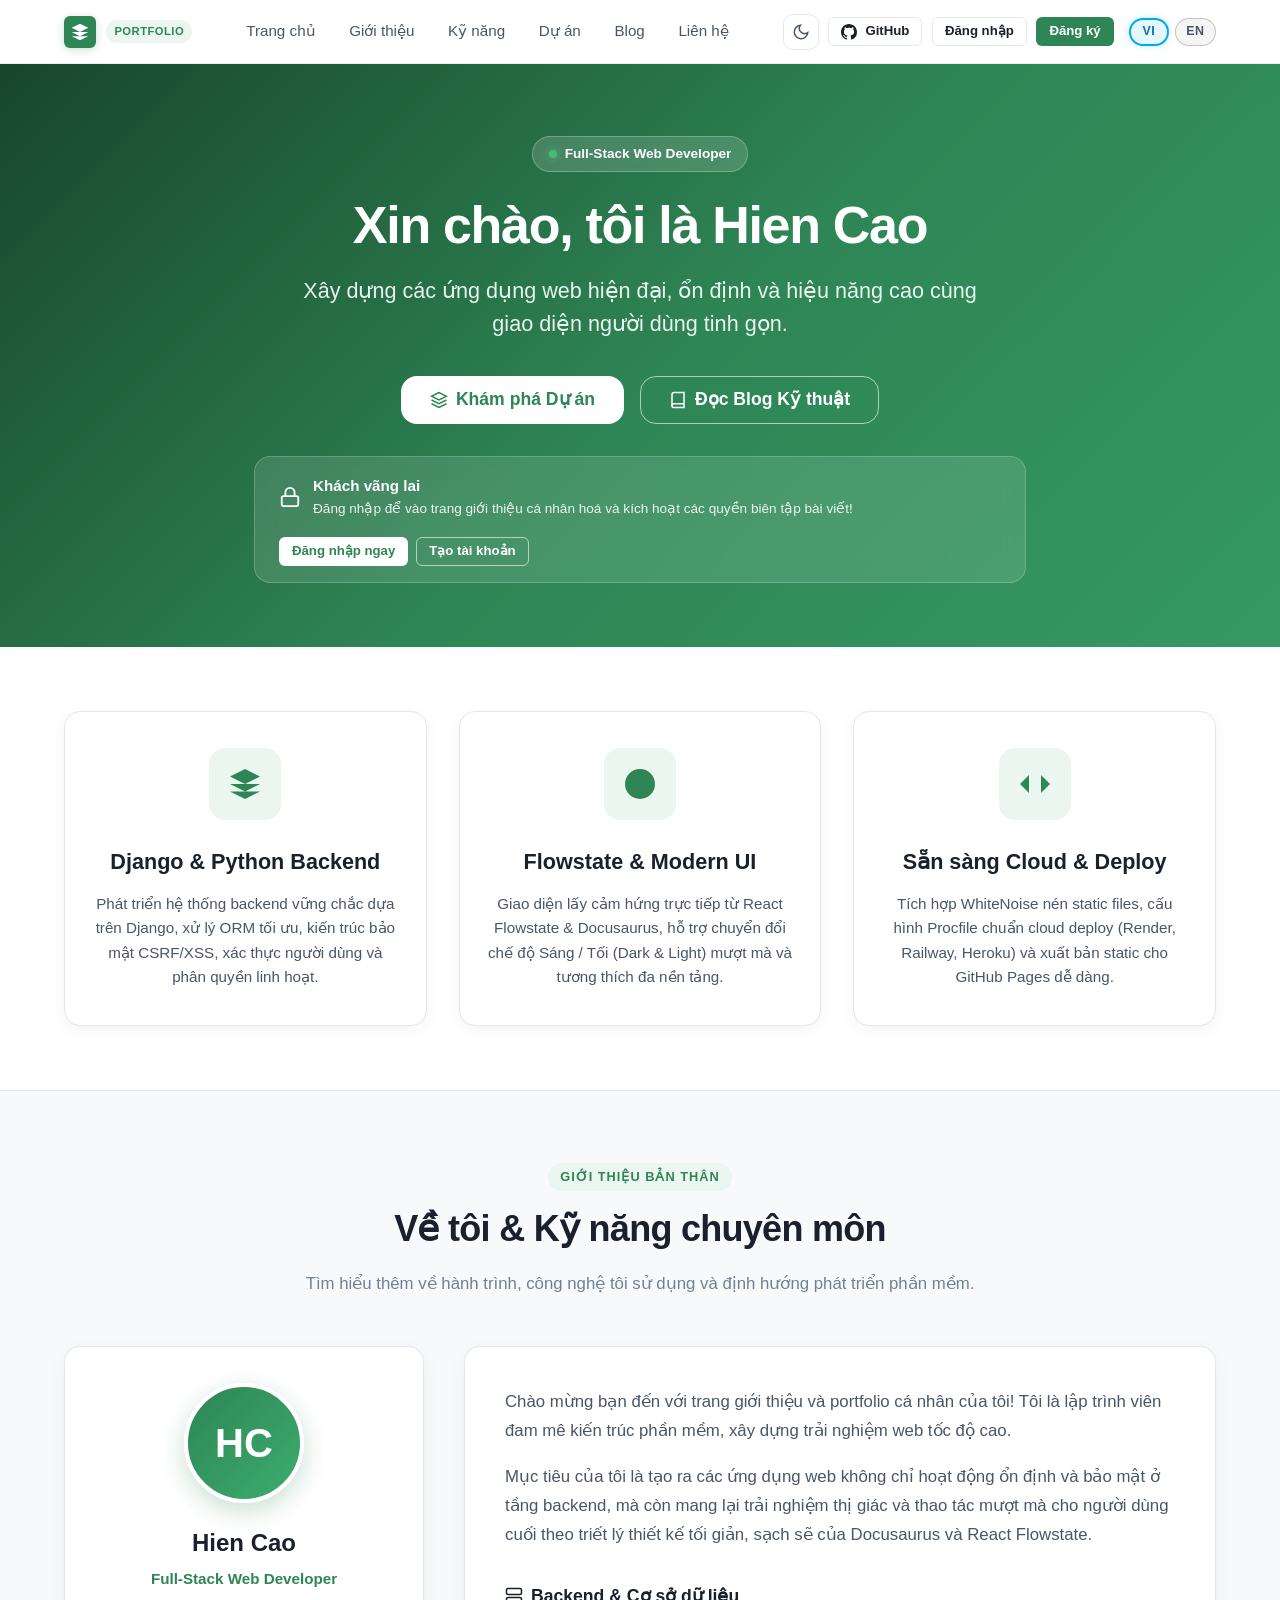
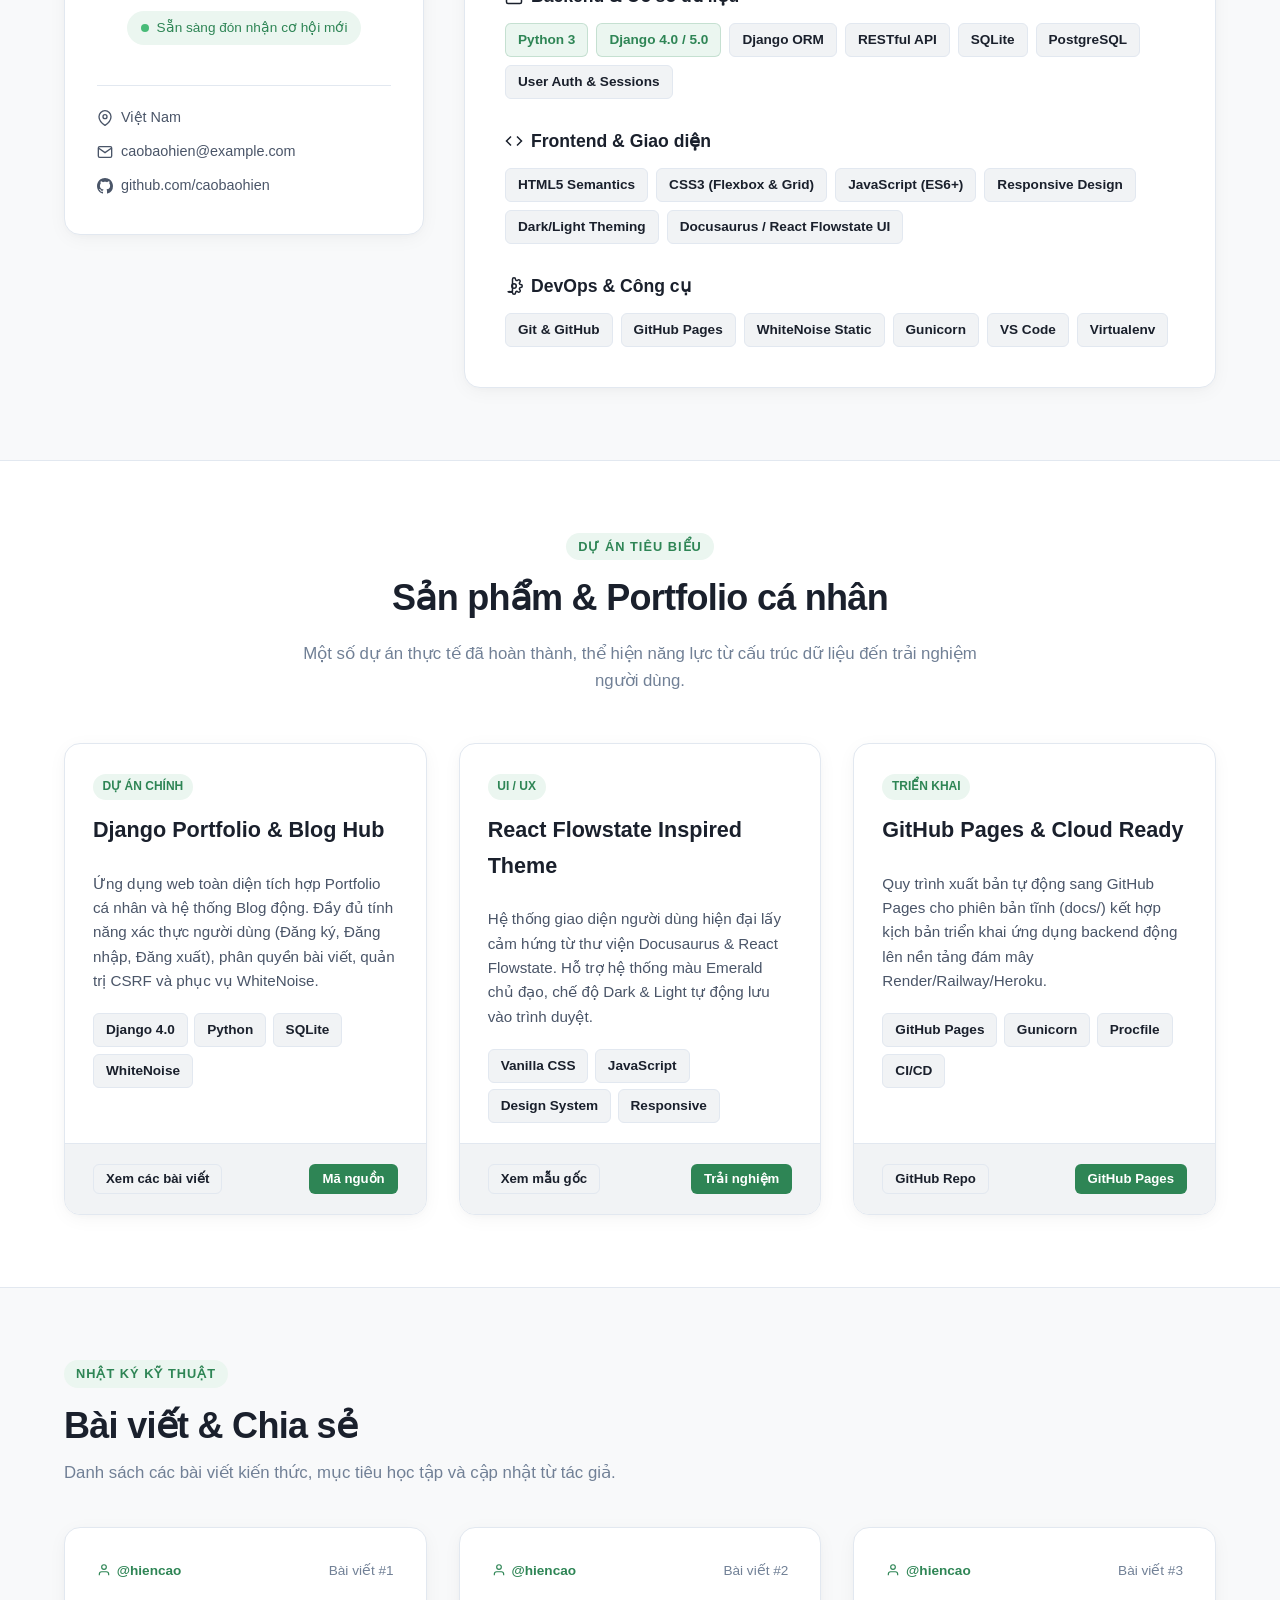
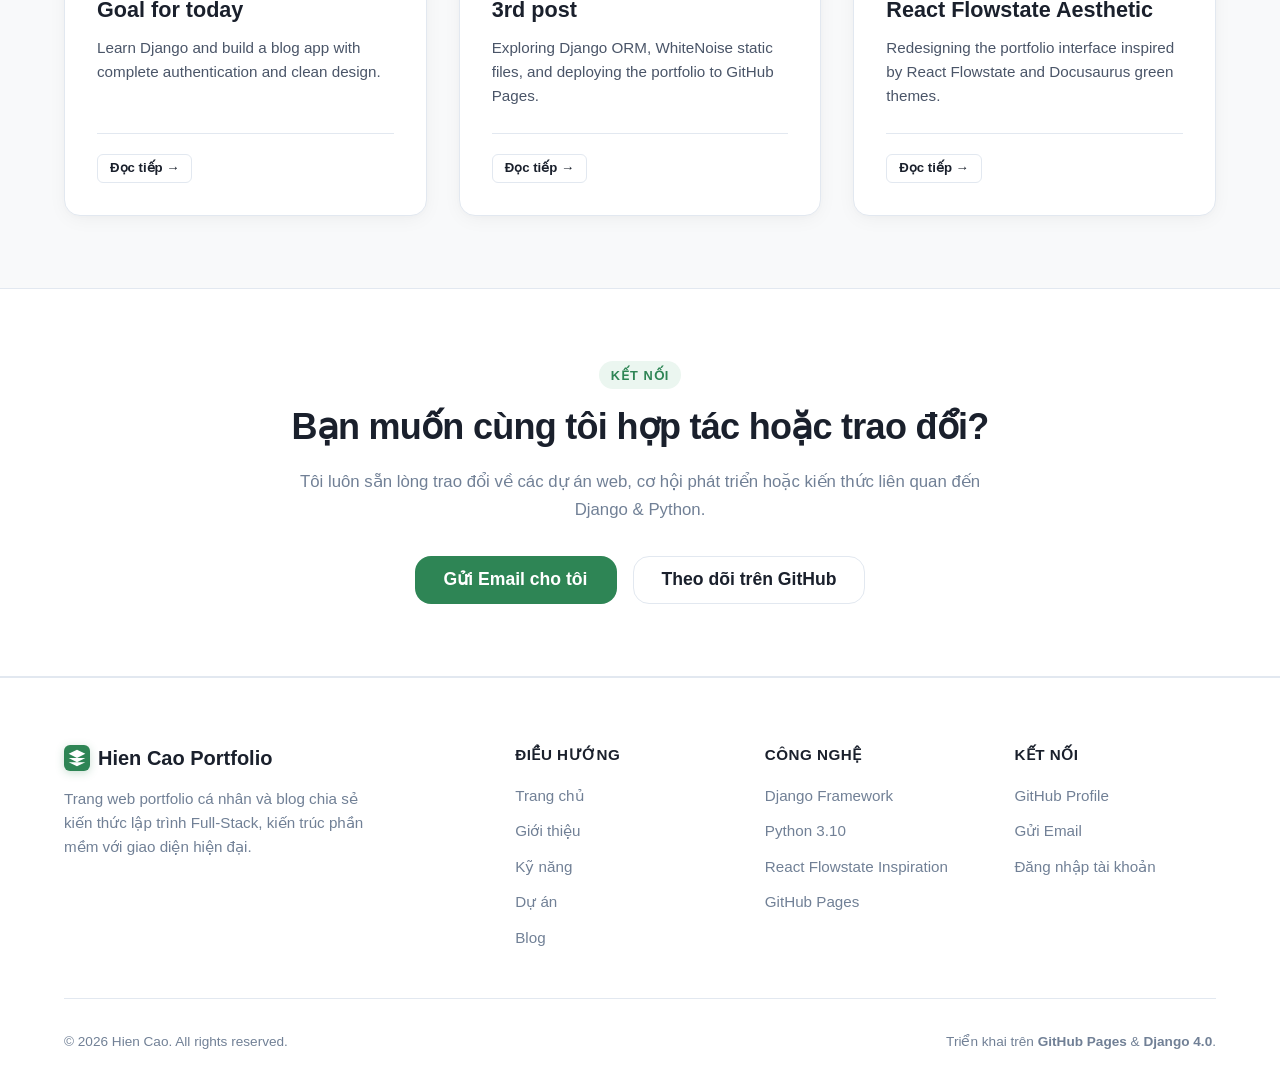
==== commit ce7247b1: "update pass of admin" ====
--- a/docs/index.html
+++ b/docs/index.html
@@ -4,7 +4,6 @@
   <meta charset="UTF-8">
   <meta name="viewport" content="width=device-width, initial-scale=1.0">
   <title>Hien Cao | Portfolio & Tech Blog (GitHub Pages)</title>
-  <meta name="description" content="Portfolio cá nhân và blog kỹ thuật của Hien Cao - Full-Stack Developer chuyên sâu về Python & Django, lấy cảm hứng từ React Flowstate & Docusaurus.">
 
   <!-- Google Fonts -->
   <link rel="preconnect" href="https://fonts.googleapis.com">
@@ -459,10 +458,7 @@
 
         <div class="footer__bottom">
           <div>
-            © 2026 Hien Cao. All rights reserved. Lấy cảm hứng từ 
-            <a href="https://react-flowstate.github.io/" target="_blank" rel="noopener" style="color: var(--primary); font-weight: 600;">
-              React Flowstate
-            </a>.
+            © 2026 Hien Cao. All rights reserved.
           </div>
           <div>
             Triển khai trên <strong>GitHub Pages</strong> &amp; <strong>Django 4.0</strong>.
